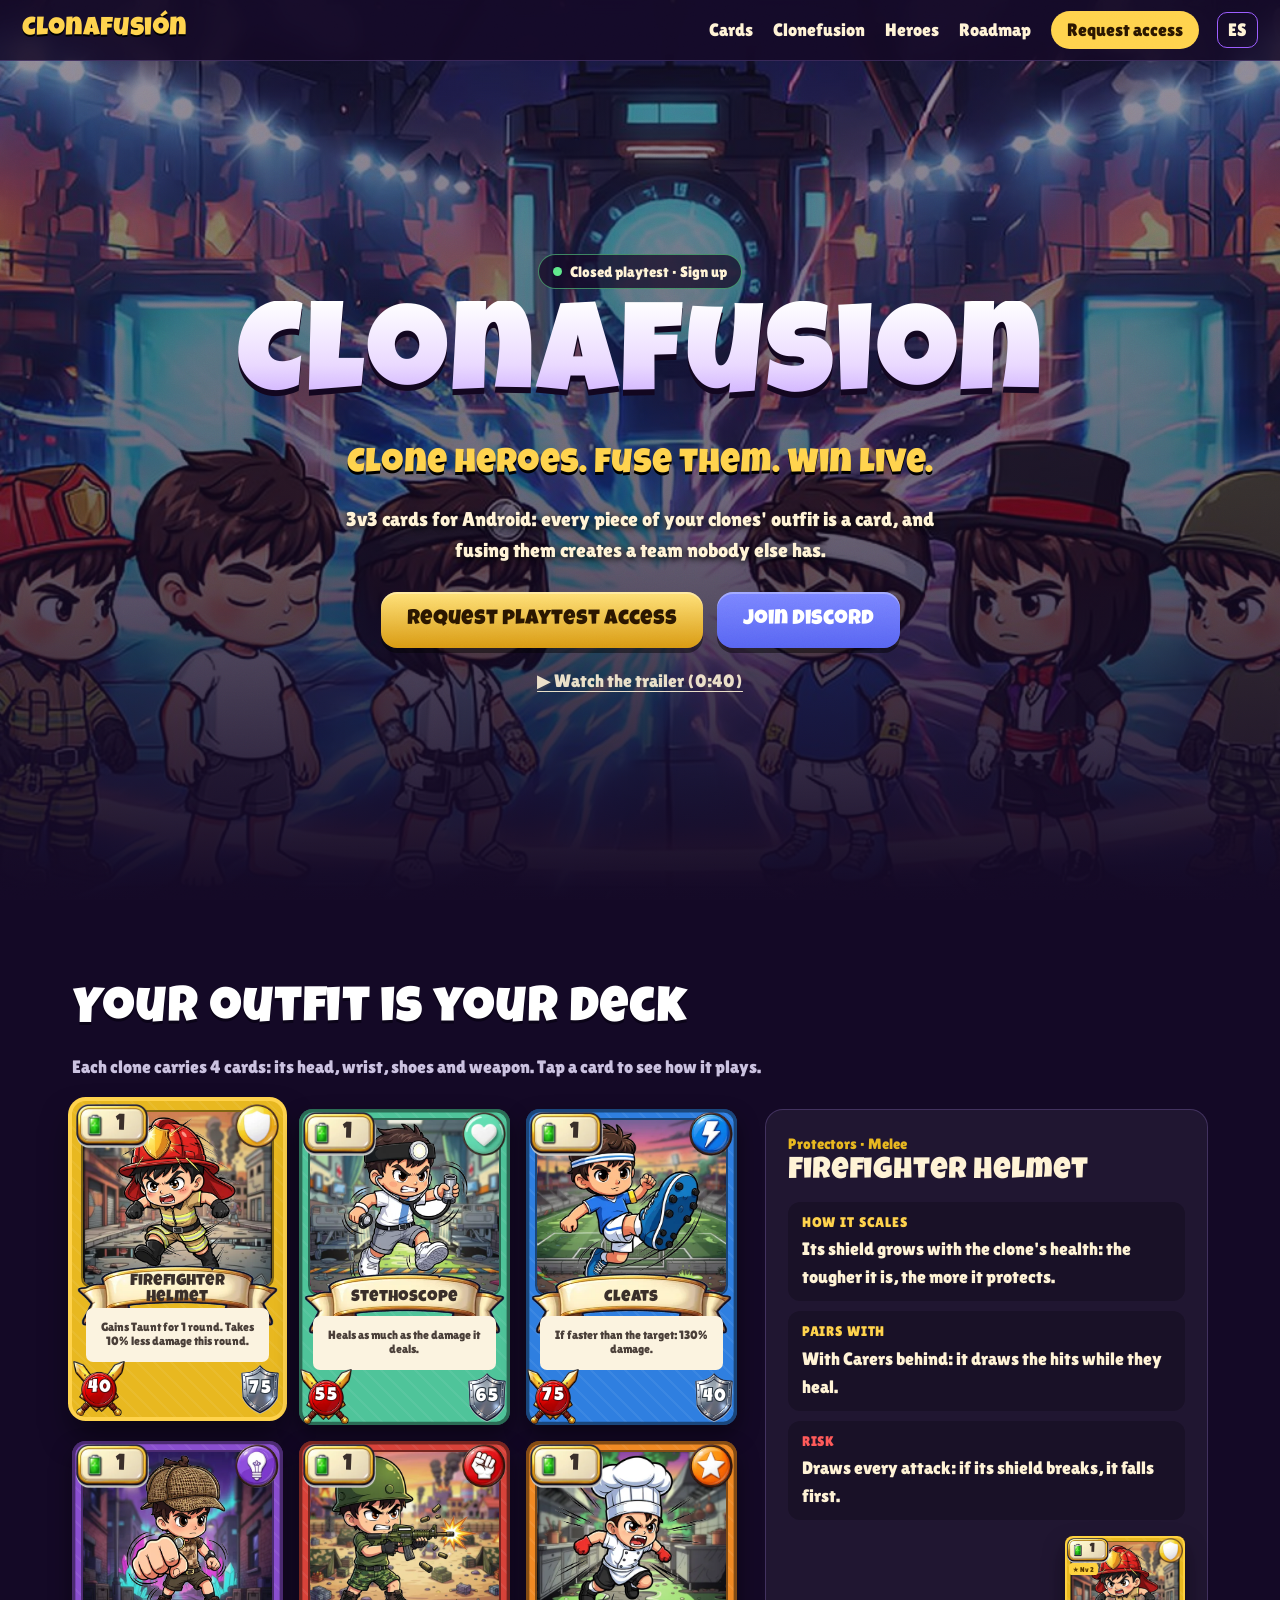
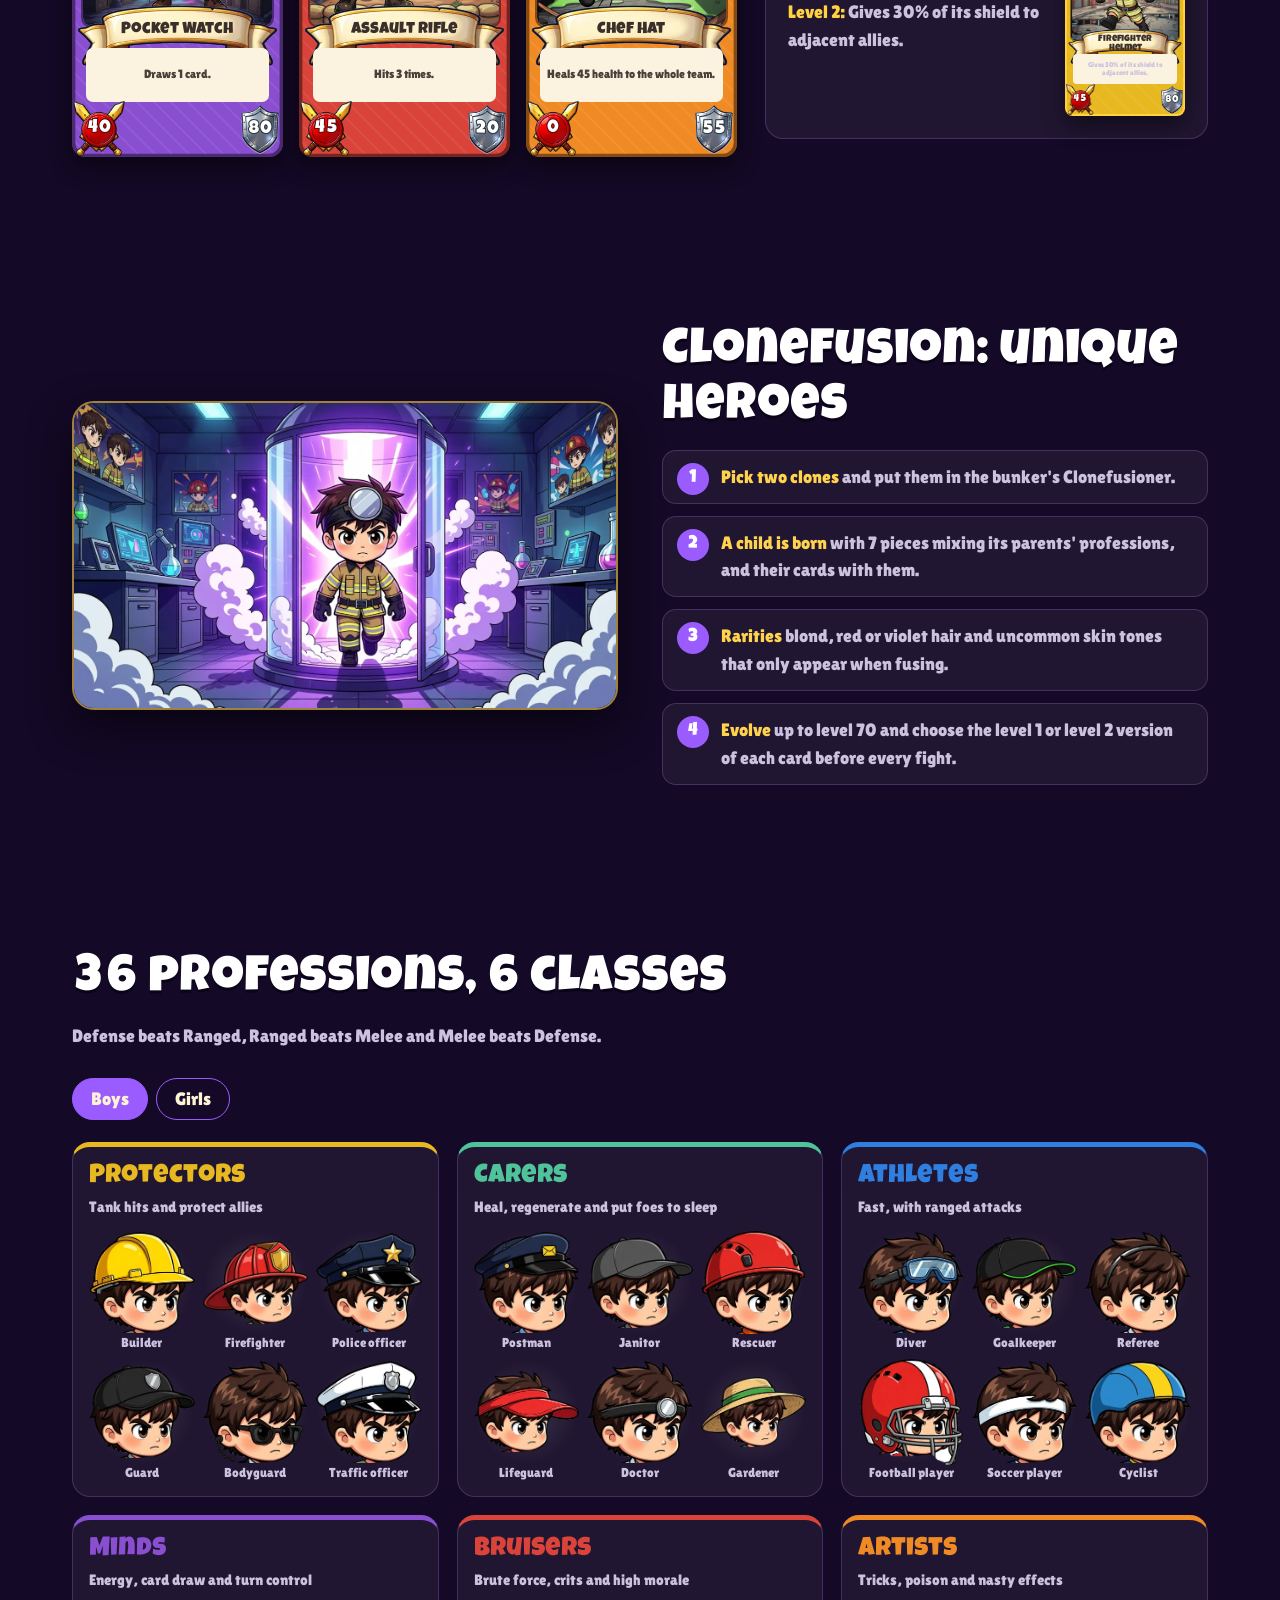
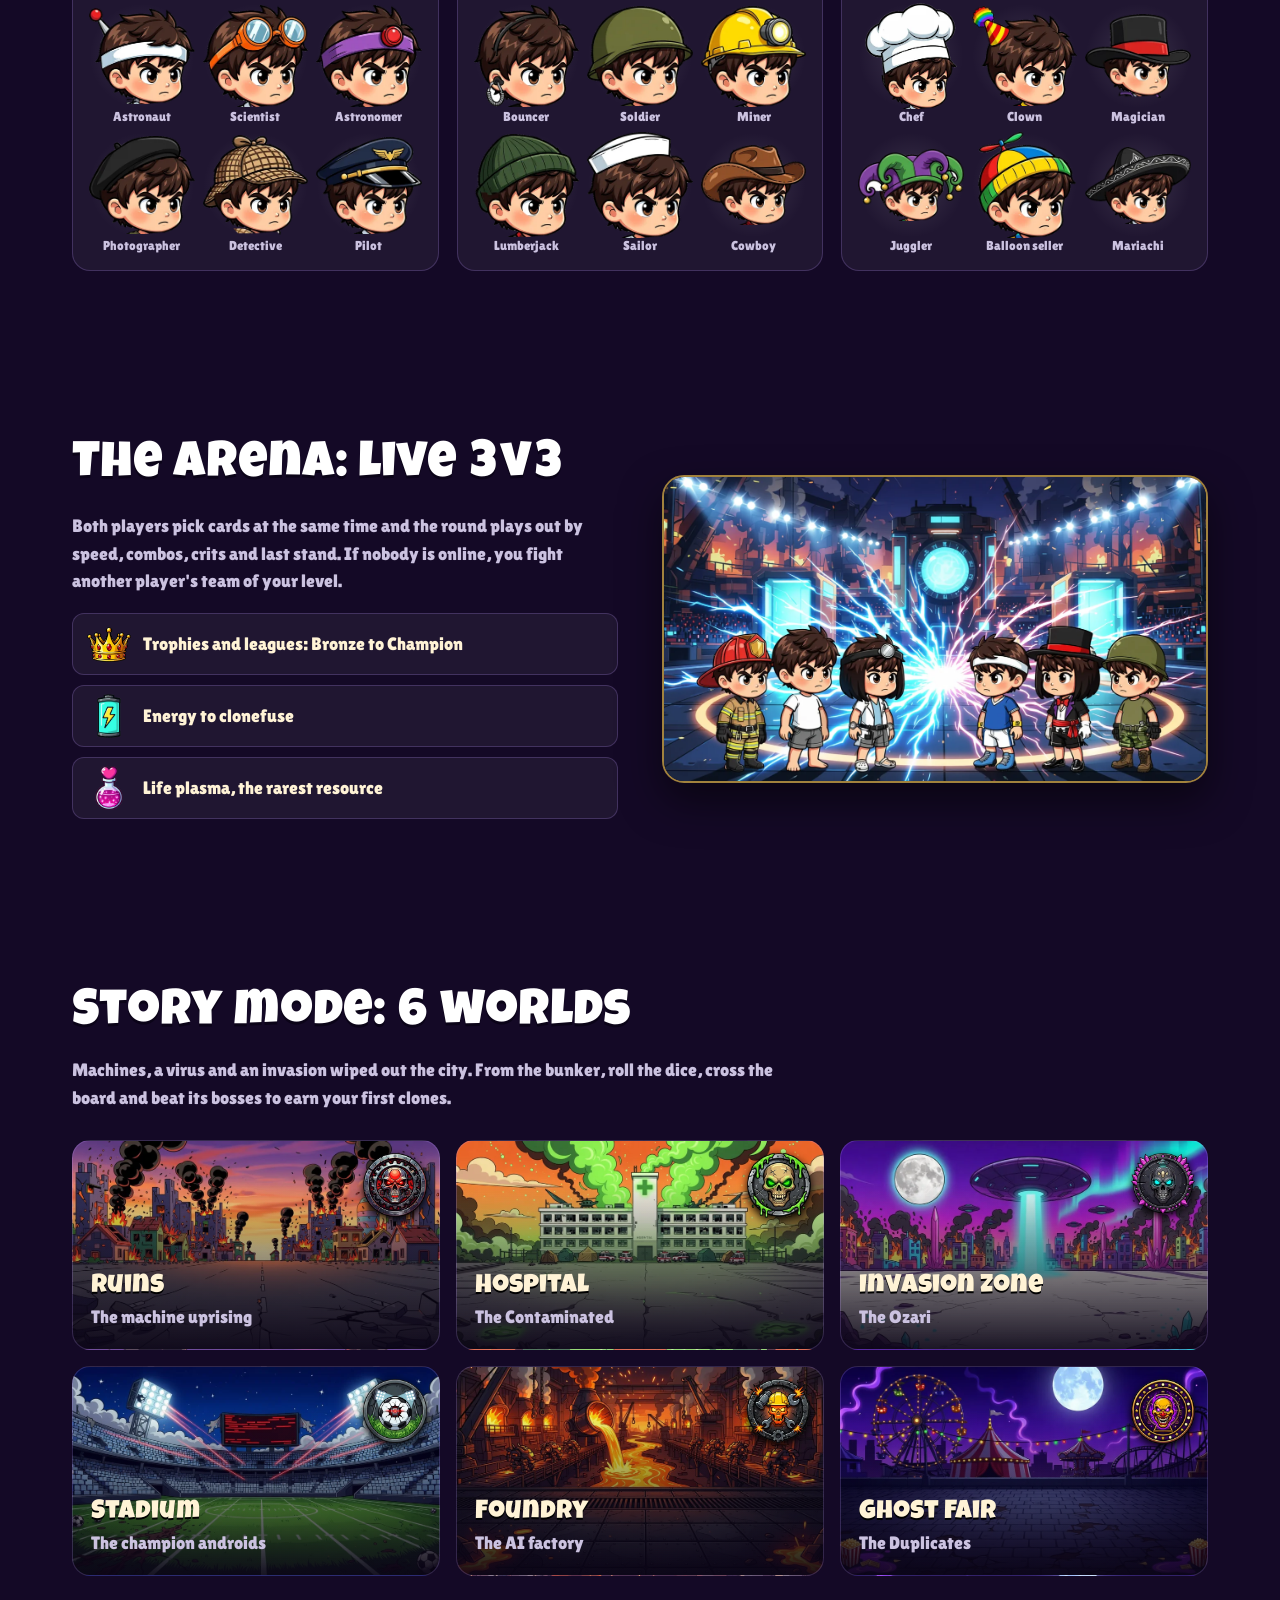
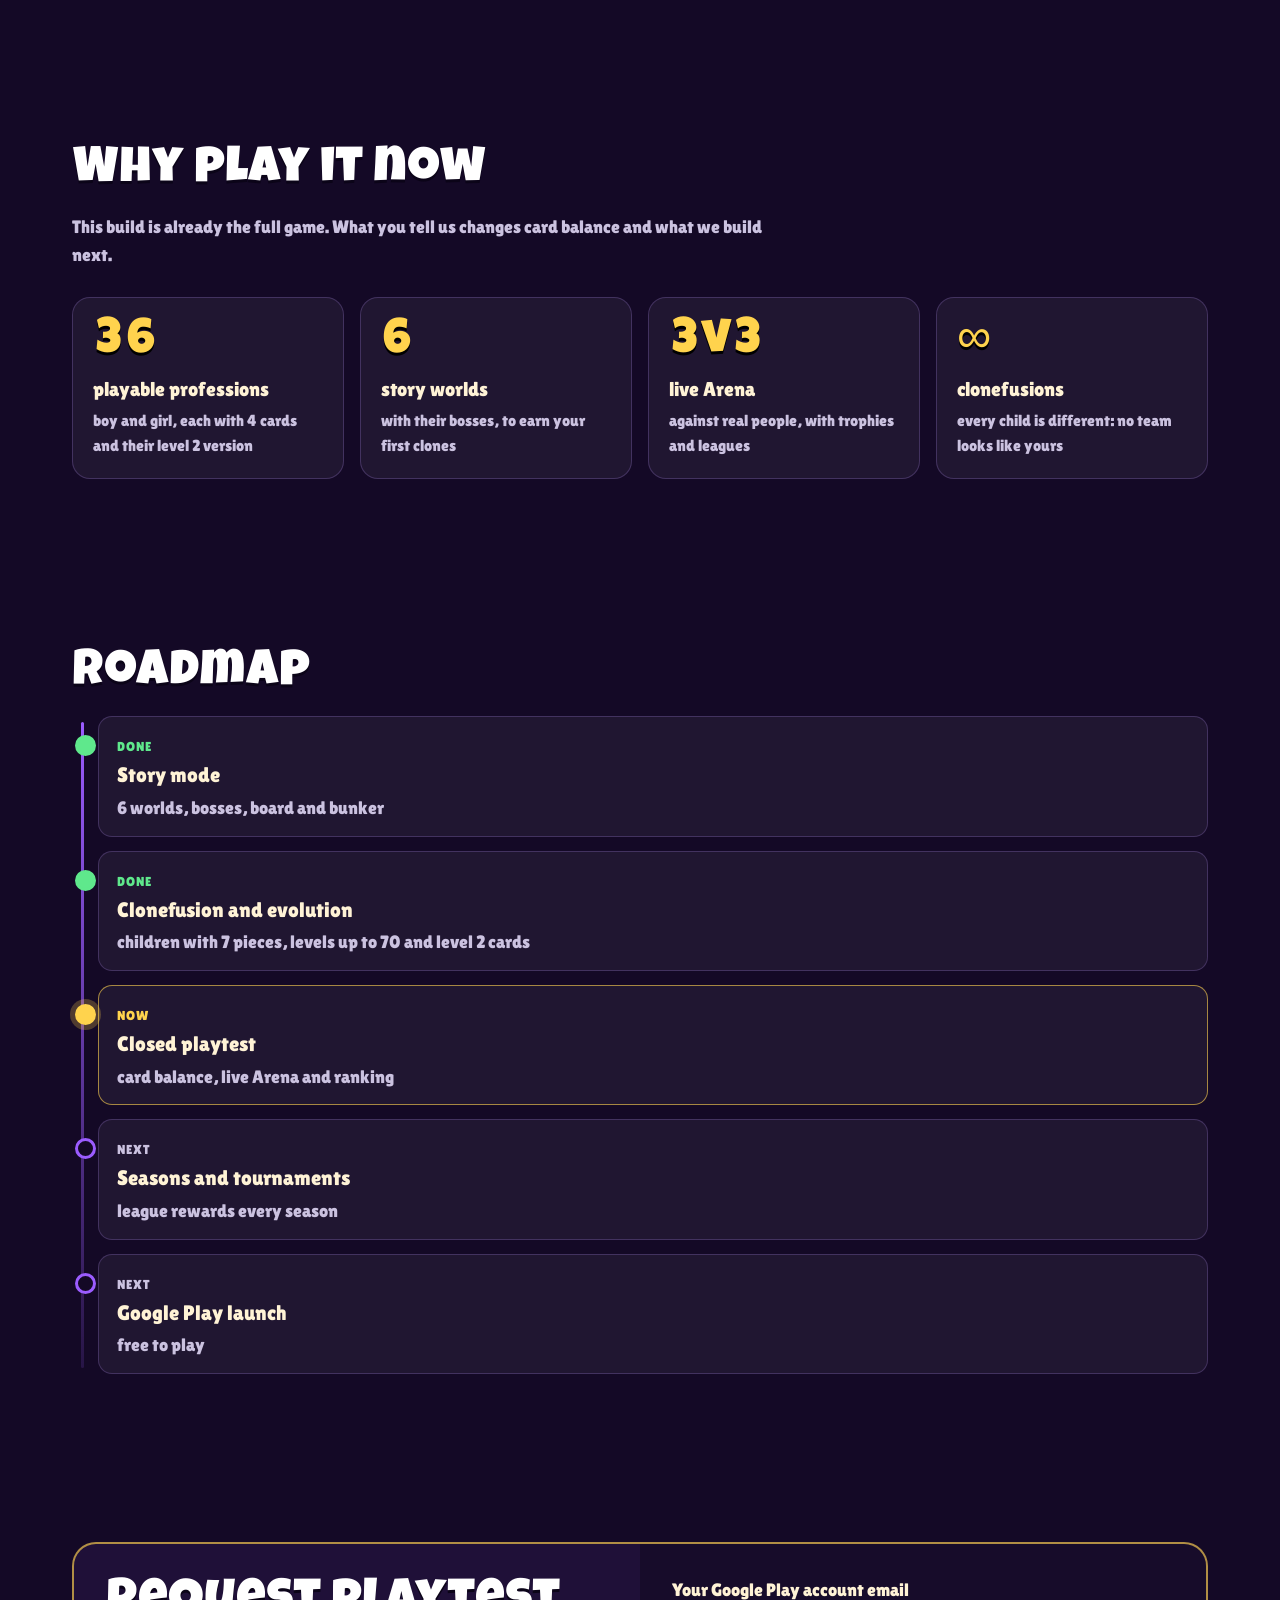
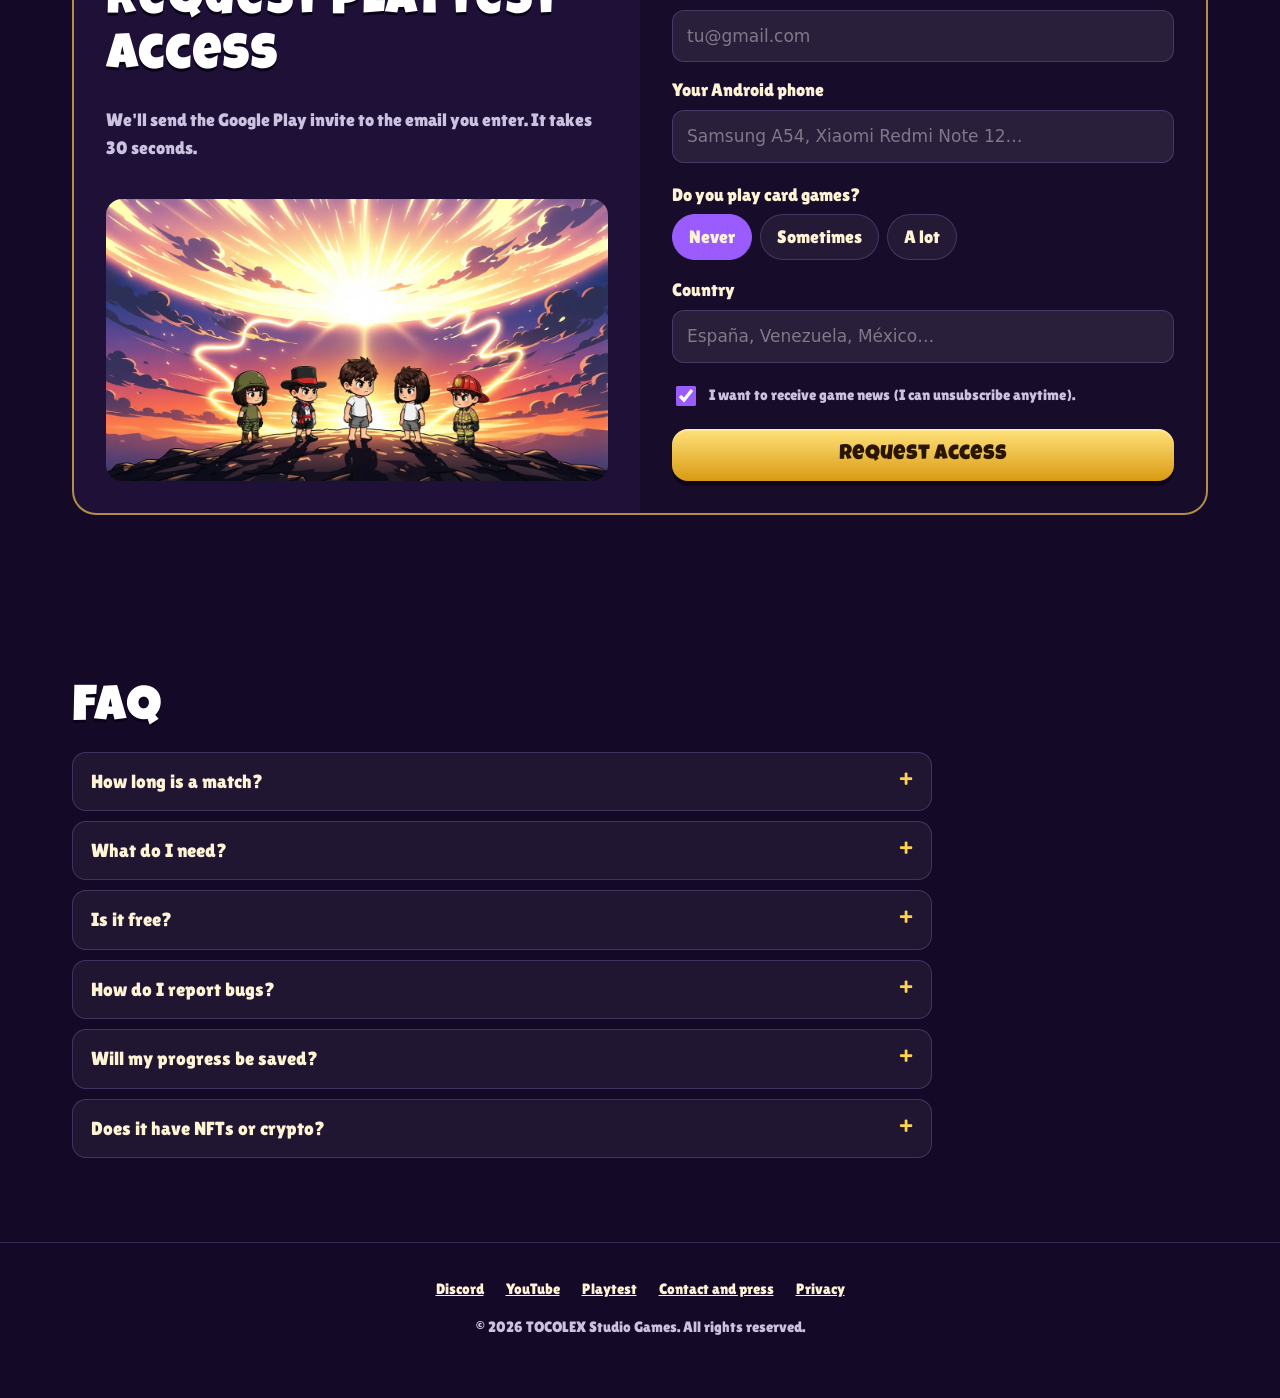
==== index.html @ bcb52f4b "Copia de clonafusion.com para cuando Cloudflare esté bloqueado en España" ====
<!doctype html>
<html lang="es">
<head>
<meta charset="utf-8">
<meta name="viewport" content="width=device-width, initial-scale=1">
<title>Clonafusión: clona, fusiona y lucha</title>
<meta name="description" content="Clonafusión: juego de cartas 3 contra 3 en directo para Android con 36 héroes chibi. Clona profesiones, fusiónalas y lucha en la Arena. Playtest cerrado: apúntate.">
<meta property="og:title" content="Clonafusión: playtest cerrado">
<meta property="og:description" content="Cartas 3 contra 3 en directo con 36 héroes chibi que clonas y fusionas. Apúntate al playtest de Android.">
<link rel="canonical" href="https://clonafusion.com/">
<meta property="og:url" content="https://clonafusion.com/">
<meta property="og:site_name" content="Clonafusión">
<meta property="og:locale" content="es_ES">
<meta property="og:locale:alternate" content="en_US">
<meta property="og:image" content="https://clonafusion.com/img/portada.jpg">
<meta property="og:image:width" content="1280">
<meta property="og:image:height" content="720">
<meta property="og:image:alt" content="Héroes chibi de Clonafusión listos para luchar">
<meta property="og:video" content="https://www.youtube.com/watch?v=XElbIOIatPk">
<meta name="twitter:image" content="https://clonafusion.com/img/portada.jpg">
<script type="application/ld+json">
{"@context":"https://schema.org","@type":"VideoGame","name":"Clonafusión","url":"https://clonafusion.com/","image":"https://clonafusion.com/img/portada.jpg","description":"Juego de cartas 3 contra 3 en directo para Android con 36 héroes chibi que clonas y fusionas.","genre":["Cartas","Estrategia por turnos"],"gamePlatform":"Android","operatingSystem":"Android","applicationCategory":"Game","inLanguage":["es","en"],"author":{"@type":"Organization","name":"TOCOLEX Studio Games","email":"contacto@clonafusion.com"},"trailer":{"@type":"VideoObject","name":"Clonafusión: tráiler","description":"Tráiler anime de Clonafusión","thumbnailUrl":"https://i.ytimg.com/vi/XElbIOIatPk/hqdefault.jpg","uploadDate":"2026-11-20T12:00:00+01:00","embedUrl":"https://www.youtube.com/embed/XElbIOIatPk"},"sameAs":["https://discord.gg/GAE96e7tmc","https://www.youtube.com/@Clonafusi%C3%B3n"]}
</script>
<meta property="og:type" content="website">
<meta name="twitter:card" content="summary_large_image">
<meta name="theme-color" content="#160a2b">
<link rel="icon" href="img/caras/heroe.webp">
<link rel="stylesheet" href="estilo.css">
</head>
<body>
<a class="saltar" href="#principal" data-es="Ir al contenido" data-en="Skip to content">Ir al contenido</a>

<header class="barra">
	<a class="marca" href="#inicio">Clonafusión</a>
	<nav aria-label="Secciones">
		<a href="#cartas" data-es="Cartas" data-en="Cards">Cartas</a>
		<a href="#clonafusion" data-es="Clonafusión" data-en="Clonefusion">Clonafusión</a>
		<a href="#personajes" data-es="Personajes" data-en="Heroes">Personajes</a>
		<a href="#ruta" data-es="Hoja de ruta" data-en="Roadmap">Hoja de ruta</a>
		<a href="#apuntarse" class="nav-cta" data-es="Solicitar acceso" data-en="Request access">Solicitar acceso</a>
	</nav>
	<button class="idioma" id="idioma" aria-label="Cambiar idioma / Change language">EN</button>
</header>

<main id="principal">
<section class="portada" id="inicio">
	<video class="portada-video" src="video/portada.mp4" poster="img/portada.jpg" autoplay muted loop playsinline aria-hidden="true"></video>
	<div class="portada-velo"></div>
	<div class="portada-texto">
		<p class="etiqueta"><span class="punto"></span><span id="fase">Playtest cerrado · Apúntate</span></p>
		<h1 class="titulo">Clonafusión</h1>
		<p class="lema" data-es="Clona héroes. Fusiónalos. Gana en directo." data-en="Clone heroes. Fuse them. Win live.">Clona héroes. Fusiónalos. Gana en directo.</p>
		<p class="intro" data-es="Cartas 3 contra 3 para Android: cada pieza de ropa de tus clones es una carta, y al fusionarlos nace un equipo que nadie más tiene."
			data-en="3v3 cards for Android: every piece of your clones' outfit is a card, and fusing them creates a team nobody else has.">Cartas 3 contra 3 para Android: cada pieza de ropa de tus clones es una carta, y al fusionarlos nace un equipo que nadie más tiene.</p>
		<div class="botones">
			<a class="boton oro" href="#apuntarse" data-es="Solicitar acceso al playtest" data-en="Request playtest access">Solicitar acceso al playtest</a>
			<a class="boton discord" data-enlace="discord" href="#" target="_blank" rel="noopener" data-es="Unirse a Discord" data-en="Join Discord">Unirse a Discord</a>
		</div>
		<button class="enlace-video" id="ver-trailer" data-es="▶ Ver el tráiler (0:40)" data-en="▶ Watch the trailer (0:40)">▶ Ver el tráiler (0:40)</button>
	</div>
</section>

<section class="seccion" id="cartas">
	<h2 data-es="Tu ropa es tu mazo" data-en="Your outfit is your deck">Tu ropa es tu mazo</h2>
	<p class="sub" data-es="Cada clon lleva 4 cartas: las de su cabeza, muñeca, calzado y arma. Toca una carta para ver cómo se juega."
		data-en="Each clone carries 4 cards: its head, wrist, shoes and weapon. Tap a card to see how it plays.">Cada clon lleva 4 cartas: las de su cabeza, muñeca, calzado y arma. Toca una carta para ver cómo se juega.</p>
	<div class="inspector">
		<div class="mazo" id="mazo" role="list"></div>
		<aside class="detalle" id="detalle" aria-live="polite"></aside>
	</div>
</section>

<section class="seccion" id="clonafusion">
	<div class="columnas invertidas">
		<figure class="marco"><img src="img/anime/t02_hijo.webp" alt="" loading="lazy"></figure>
		<div>
			<h2 data-es="Clonafusión: héroes únicos" data-en="Clonefusion: unique heroes">Clonafusión: héroes únicos</h2>
			<ol class="pasos">
				<li><b data-es="Elige dos clones" data-en="Pick two clones">Elige dos clones</b> <span data-es="y mételos en la Clonafusionadora del búnker." data-en="and put them in the bunker's Clonefusioner.">y mételos en la Clonafusionadora del búnker.</span></li>
				<li><b data-es="Nace un hijo" data-en="A child is born">Nace un hijo</b> <span data-es="con 7 piezas que mezclan las profesiones de sus padres, y con ellas sus cartas." data-en="with 7 pieces mixing its parents' professions, and their cards with them.">con 7 piezas que mezclan las profesiones de sus padres, y con ellas sus cartas.</span></li>
				<li><b data-es="Rarezas" data-en="Rarities">Rarezas</b> <span data-es="pelo rubio, rojo o violeta y tonos de piel poco comunes que solo salen al fusionar." data-en="blond, red or violet hair and uncommon skin tones that only appear when fusing.">pelo rubio, rojo o violeta y tonos de piel poco comunes que solo salen al fusionar.</span></li>
				<li><b data-es="Evoluciona" data-en="Evolve">Evoluciona</b> <span data-es="hasta el nivel 70 y elige antes de cada combate la versión de nivel 1 o de nivel 2 de cada carta." data-en="up to level 70 and choose the level 1 or level 2 version of each card before every fight.">hasta el nivel 70 y elige antes de cada combate la versión de nivel 1 o de nivel 2 de cada carta.</span></li>
			</ol>
		</div>
	</div>
</section>

<section class="seccion" id="personajes">
	<h2 data-es="36 profesiones, 6 clases" data-en="36 professions, 6 classes">36 profesiones, 6 clases</h2>
	<p class="sub" data-es="Defensa gana a Distancia, Distancia a Cuerpo a cuerpo y Cuerpo a cuerpo a Defensa." data-en="Defense beats Ranged, Ranged beats Melee and Melee beats Defense.">Defensa gana a Distancia, Distancia a Cuerpo a cuerpo y Cuerpo a cuerpo a Defensa.</p>
	<div class="sexo" role="group" aria-label="Chicos o chicas">
		<button class="activo" data-sexo="chico" aria-pressed="true" data-es="Chicos" data-en="Boys">Chicos</button>
		<button data-sexo="chica" aria-pressed="false" data-es="Chicas" data-en="Girls">Chicas</button>
	</div>
	<div id="clases" class="clases"></div>
</section>

<section class="seccion" id="arena">
	<div class="columnas">
		<div>
			<h2 data-es="La Arena: 3 contra 3 en directo" data-en="The Arena: live 3v3">La Arena: 3 contra 3 en directo</h2>
			<p data-es="Los dos jugadores eligen cartas a la vez y la ronda se resuelve por velocidad, combos, críticos y el último aliento. Si no hay nadie conectado, luchas contra el equipo de otro jugador de tu nivel."
				data-en="Both players pick cards at the same time and the round plays out by speed, combos, crits and last stand. If nobody is online, you fight another player's team of your level.">Los dos jugadores eligen cartas a la vez y la ronda se resuelve por velocidad, combos, críticos y el último aliento. Si no hay nadie conectado, luchas contra el equipo de otro jugador de tu nivel.</p>
			<ul class="premios">
				<li><img src="img/corona.webp" alt=""><span data-es="Copas y ligas: de Bronce a Campeón" data-en="Trophies and leagues: Bronze to Champion">Copas y ligas: de Bronce a Campeón</span></li>
				<li><img src="img/energia.webp" alt=""><span data-es="Energía para clonafusionar" data-en="Energy to clonefuse">Energía para clonafusionar</span></li>
				<li><img src="img/plasma.webp" alt=""><span data-es="Plasma de vida, el recurso más escaso" data-en="Life plasma, the rarest resource">Plasma de vida, el recurso más escaso</span></li>
			</ul>
		</div>
		<figure class="marco"><img src="img/anime/t04_cara.webp" alt="" loading="lazy"></figure>
	</div>
</section>

<section class="seccion" id="mundos">
	<h2 data-es="Modo historia: 6 mundos" data-en="Story mode: 6 worlds">Modo historia: 6 mundos</h2>
	<p class="sub" data-es="Las máquinas, un virus y una invasión acabaron con la ciudad. Desde el búnker, tira el dado, cruza el tablero y vence a sus jefes para conseguir tus primeros clones."
		data-en="Machines, a virus and an invasion wiped out the city. From the bunker, roll the dice, cross the board and beat its bosses to earn your first clones.">Las máquinas, un virus y una invasión acabaron con la ciudad. Desde el búnker, tira el dado, cruza el tablero y vence a sus jefes para conseguir tus primeros clones.</p>
	<div class="rejilla-mundos">
		<article style="--fondo:url(img/mundos/ruinas.webp)"><img src="img/mundos/emblema_ruinas.webp" alt=""><h3 data-es="Ruinas" data-en="Ruins">Ruinas</h3><p data-es="La rebelión de las máquinas" data-en="The machine uprising">La rebelión de las máquinas</p></article>
		<article style="--fondo:url(img/mundos/hospital.webp)"><img src="img/mundos/emblema_hospital.webp" alt=""><h3 data-es="Hospital" data-en="Hospital">Hospital</h3><p data-es="Los Contaminados" data-en="The Contaminated">Los Contaminados</p></article>
		<article style="--fondo:url(img/mundos/invasion.webp)"><img src="img/mundos/emblema_invasion.webp" alt=""><h3 data-es="Zona de invasión" data-en="Invasion zone">Zona de invasión</h3><p data-es="Los Ozari" data-en="The Ozari">Los Ozari</p></article>
		<article style="--fondo:url(img/mundos/estadio.webp)"><img src="img/mundos/emblema_estadio.webp" alt=""><h3 data-es="Estadio" data-en="Stadium">Estadio</h3><p data-es="Los androides campeones" data-en="The champion androids">Los androides campeones</p></article>
		<article style="--fondo:url(img/mundos/fundicion.webp)"><img src="img/mundos/emblema_fundicion.webp" alt=""><h3 data-es="Fundición" data-en="Foundry">Fundición</h3><p data-es="La fábrica de la IA" data-en="The AI factory">La fábrica de la IA</p></article>
		<article style="--fondo:url(img/mundos/feria.webp)"><img src="img/mundos/emblema_feria.webp" alt=""><h3 data-es="Feria Fantasma" data-en="Ghost Fair">Feria Fantasma</h3><p data-es="Los Duplicados" data-en="The Duplicates">Los Duplicados</p></article>
	</div>
</section>

<section class="seccion" id="porque">
	<h2 data-es="Por qué probarlo ahora" data-en="Why play it now">Por qué probarlo ahora</h2>
	<p class="sub" data-es="Esta versión ya es el juego entero. Lo que nos digas cambia el equilibrio de las cartas y lo que hagamos después."
		data-en="This build is already the full game. What you tell us changes card balance and what we build next.">Esta versión ya es el juego entero. Lo que nos digas cambia el equilibrio de las cartas y lo que hagamos después.</p>
	<div class="cifras" id="cifras"></div>
</section>

<section class="seccion" id="ruta">
	<h2 data-es="Hoja de ruta" data-en="Roadmap">Hoja de ruta</h2>
	<ol class="ruta" id="lista-ruta"></ol>
</section>

<section class="seccion" id="apuntarse">
	<div class="tarjeta-form">
		<div class="form-texto">
			<h2 data-es="Solicita acceso al playtest" data-en="Request playtest access">Solicita acceso al playtest</h2>
			<p data-es="Te enviaremos la invitación de Google Play al correo que pongas. Son 30 segundos." data-en="We'll send the Google Play invite to the email you enter. It takes 30 seconds.">Te enviaremos la invitación de Google Play al correo que pongas. Son 30 segundos.</p>
			<img src="img/anime/t13_final.webp" alt="" loading="lazy">
		</div>
		<form id="form" novalidate>
			<label for="f-correo" data-es="Correo de tu cuenta de Google Play" data-en="Your Google Play account email">Correo de tu cuenta de Google Play</label>
			<input id="f-correo" name="correo" type="email" autocomplete="email" required placeholder="tu@gmail.com">
			<p class="error" id="e-correo" hidden data-es="Escribe un correo válido." data-en="Enter a valid email.">Escribe un correo válido.</p>

			<label for="f-movil" data-es="Tu móvil Android" data-en="Your Android phone">Tu móvil Android</label>
			<input id="f-movil" name="movil" type="text" autocomplete="off" required placeholder="Samsung A54, Xiaomi Redmi Note 12…">
			<p class="error" id="e-movil" hidden data-es="Dinos qué móvil tienes." data-en="Tell us which phone you have.">Dinos qué móvil tienes.</p>

			<fieldset>
				<legend data-es="¿Juegas a juegos de cartas?" data-en="Do you play card games?">¿Juegas a juegos de cartas?</legend>
				<div class="opciones">
					<label><input type="radio" name="experiencia" value="Nunca" checked><span data-es="Nunca" data-en="Never">Nunca</span></label>
					<label><input type="radio" name="experiencia" value="A veces"><span data-es="A veces" data-en="Sometimes">A veces</span></label>
					<label><input type="radio" name="experiencia" value="Mucho"><span data-es="Mucho" data-en="A lot">Mucho</span></label>
				</div>
			</fieldset>

			<label for="f-pais" data-es="País" data-en="Country">País</label>
			<input id="f-pais" name="pais" type="text" autocomplete="country-name" placeholder="España, Venezuela, México…">

			<label class="casilla"><input type="checkbox" name="novedades" id="f-novedades" checked><span data-es="Quiero recibir novedades del juego (puedo darme de baja cuando quiera)." data-en="I want to receive game news (I can unsubscribe anytime).">Quiero recibir novedades del juego (puedo darme de baja cuando quiera).</span></label>

			<button class="boton oro enviar" type="submit" id="enviar"><span data-es="Solicitar acceso" data-en="Request access">Solicitar acceso</span></button>
			<p class="aviso-form" id="aviso-form" hidden></p>
		</form>
		<div class="hecho" id="hecho" hidden>
			<img src="img/capsula.webp" alt="">
			<h3 data-es="¡Estás dentro de la lista!" data-en="You're on the list!">¡Estás dentro de la lista!</h3>
			<p data-es="Cuando abramos la siguiente tanda te llegará la invitación de Google Play. Mientras, pásate por el Discord." data-en="When we open the next batch you'll get the Google Play invite. Meanwhile, drop by the Discord.">Cuando abramos la siguiente tanda te llegará la invitación de Google Play. Mientras, pásate por el Discord.</p>
			<a class="boton discord" data-enlace="discord" href="#" target="_blank" rel="noopener" data-es="Unirse a Discord" data-en="Join Discord">Unirse a Discord</a>
		</div>
	</div>
</section>

<section class="seccion" id="faq">
	<h2 data-es="Preguntas frecuentes" data-en="FAQ">Preguntas frecuentes</h2>
	<div class="faq" id="lista-faq"></div>
</section>
</main>

<footer class="pie">
	<nav class="pie-enlaces">
		<a data-enlace="discord" href="https://discord.gg/GAE96e7tmc" target="_blank" rel="noopener">Discord</a>
		<a data-enlace="youtube" href="https://www.youtube.com/@Clonafusi%C3%B3n" target="_blank" rel="noopener">YouTube</a>
		<a href="#apuntarse" data-es="Playtest" data-en="Playtest">Playtest</a>
		<a data-enlace="contacto" href="#" data-es="Contacto y prensa" data-en="Contact and press">Contacto y prensa</a>
		<a href="privacidad.html" data-es="Privacidad" data-en="Privacy">Privacidad</a>
	</nav>
	<p>© 2026 TOCOLEX Studio Games. <span data-es="Todos los derechos reservados." data-en="All rights reserved.">Todos los derechos reservados.</span></p>
</footer>

<div class="modal" id="modal" hidden>
	<button class="cerrar" id="cerrar" aria-label="Cerrar">✕</button>
	<video id="video-trailer" controls playsinline preload="none" poster="img/portada.jpg"></video>
</div>

<script src="datos.js"></script>
<script src="web.js"></script>
</body>
</html>
---- estilo.css ----
@font-face { font-family: "Clonafusion Display"; src: url(fuentes/Clonafusion-Display.ttf) format("truetype"); font-display: swap; }
@font-face { font-family: "Lilita One"; src: url(fuentes/LilitaOne-Regular.ttf) format("truetype"); font-display: swap; }

:root {
	--noche: #140926;
	--noche-2: #1f1038;
	--panel: rgba(255, 255, 255, 0.055);
	--borde: rgba(186, 150, 255, 0.22);
	--violeta: #9b5cff;
	--oro: #ffd34d;
	--oro-osc: #d99a12;
	--crema: #fff3d6;
	--gris: #cbc2e0;
	--tinta: #3a2f2a;
	--discord: #5865f2;
	--dano: #ff5a5a;
	--escudo: #8fb8ff;
	--energia: #5fe8ff;
	--protector: #e8b820; --cuidador: #4fc49a; --deportista: #2f7fe0; --mente: #8a4fd0; --rudo: #d9433a; --artista: #f08a24;
	--radio: 18px;
}

* { box-sizing: border-box; }
[hidden] { display: none !important; }
html { scroll-behavior: smooth; scroll-padding-top: 72px; }
body {
	margin: 0;
	background: radial-gradient(ellipse 120% 60% at 50% -10%, #34175f 0%, var(--noche) 60%) fixed, var(--noche);
	color: var(--crema);
	font-family: "Lilita One", system-ui, sans-serif;
	font-size: 18px;
	line-height: 1.55;
}
/* Grano sutil por encima de todo (no se puede tocar) */
body::after {
	content: ""; position: fixed; inset: 0; pointer-events: none; z-index: 100; opacity: 0.07; mix-blend-mode: overlay;
	background-image: url("data:image/svg+xml,%3Csvg xmlns='http://www.w3.org/2000/svg' width='160' height='160'%3E%3Cfilter id='n'%3E%3CfeTurbulence type='fractalNoise' baseFrequency='0.9' numOctaves='2' stitchTiles='stitch'/%3E%3C/filter%3E%3Crect width='100%25' height='100%25' filter='url(%23n)'/%3E%3C/svg%3E");
}
img { max-width: 100%; display: block; }
h1, h2, h3, .marca, .boton, .lema, .numero { font-family: "Clonafusion Display", "Lilita One", sans-serif; font-weight: normal; }
h2 { font-size: clamp(30px, 4.2vw, 50px); line-height: 1.1; margin: 0 0 14px; color: #fff; text-shadow: 0 3px 0 #0b0418; }
h3 { line-height: 1.15; }
a { color: var(--oro); }
:focus-visible { outline: 3px solid var(--oro); outline-offset: 3px; border-radius: 6px; }
.saltar { position: absolute; left: -999px; top: 8px; z-index: 60; background: var(--oro); color: #2a1600; padding: 8px 14px; border-radius: 10px; }
.saltar:focus { left: 8px; }

/* Barra de arriba */
.barra {
	position: fixed; inset: 0 0 auto 0; z-index: 20;
	display: flex; align-items: center; gap: 18px; padding: 10px 22px;
	background: rgba(20, 9, 38, 0.86); backdrop-filter: blur(8px);
	border-bottom: 1px solid var(--borde);
}
.marca { font-size: 26px; color: var(--oro); text-decoration: none; text-shadow: 0 2px 0 #000; }
.barra nav { display: flex; gap: 20px; margin-left: auto; align-items: center; }
.barra nav a { color: var(--crema); text-decoration: none; }
.barra nav a:hover { color: var(--oro); }
.nav-cta { background: var(--oro); color: #2a1600 !important; padding: 5px 16px; border-radius: 999px; }
.idioma { font: inherit; cursor: pointer; color: var(--crema); background: transparent; border: 1px solid var(--violeta); border-radius: 10px; padding: 3px 10px; min-height: 36px; }

/* Portada */
.portada { position: relative; min-height: 100svh; display: grid; place-items: center; overflow: hidden; text-align: center; }
.portada-video { position: absolute; inset: 0; width: 100%; height: 100%; object-fit: cover; }
.portada-velo { position: absolute; inset: 0; background: linear-gradient(180deg, rgba(20,9,38,0.45) 0%, rgba(20,9,38,0.62) 55%, var(--noche) 100%); }
.portada-texto { position: relative; max-width: 880px; padding: 110px 20px 60px; }
.etiqueta {
	display: inline-flex; align-items: center; gap: 8px; margin: 0 0 12px; padding: 5px 14px;
	background: rgba(20, 9, 38, 0.75); border: 1px solid rgba(95, 232, 140, 0.55); border-radius: 999px; font-size: 15px;
}
.punto { width: 9px; height: 9px; border-radius: 50%; background: #5fe88c; box-shadow: 0 0 0 0 rgba(95, 232, 140, 0.7); animation: latido 2s infinite; }
@keyframes latido { 70% { box-shadow: 0 0 0 9px rgba(95, 232, 140, 0); } 100% { box-shadow: 0 0 0 0 rgba(95, 232, 140, 0); } }
.titulo {
	margin: 0; font-size: clamp(56px, 11vw, 128px); line-height: 1;
	background: linear-gradient(180deg, #ffffff 0%, #ead9ff 50%, #b68aff 100%);
	-webkit-background-clip: text; background-clip: text; color: transparent;
	filter: drop-shadow(0 6px 0 #12061f);
	animation: entrar 0.8s cubic-bezier(.2, 1.4, .4, 1) both;
}
.lema { margin: 10px 0 12px; font-size: clamp(22px, 3.2vw, 34px); color: var(--oro); text-shadow: 0 3px 0 #000; }
.intro { margin: 0 auto 26px; max-width: 640px; font-size: 20px; text-shadow: 0 2px 6px #000; }
@keyframes entrar { from { transform: scale(1.4); opacity: 0; } to { transform: scale(1); opacity: 1; } }
.enlace-video { margin-top: 18px; font: inherit; color: var(--crema); background: none; border: 0; cursor: pointer; text-decoration: underline; text-underline-offset: 4px; opacity: 0.9; }
.enlace-video:hover { color: var(--oro); }

.botones { display: flex; flex-wrap: wrap; gap: 14px; justify-content: center; }
.boton {
	display: inline-flex; align-items: center; justify-content: center; gap: 8px; min-height: 52px;
	font-size: 21px; cursor: pointer; text-decoration: none; border: 0; padding: 12px 26px; border-radius: 16px; color: #fff;
	box-shadow: 0 5px 0 rgba(0, 0, 0, 0.45), inset 0 2px 0 rgba(255, 255, 255, 0.3);
	transition: transform 0.12s, box-shadow 0.12s, filter 0.12s;
}
.boton:hover { transform: translateY(-2px); filter: brightness(1.06); }
.boton:active { transform: translateY(3px); box-shadow: 0 2px 0 rgba(0, 0, 0, 0.45); }
.boton.oro { background: linear-gradient(180deg, #ffe27a, var(--oro-osc)); color: #2a1600; }
.boton.discord { background: linear-gradient(180deg, #7c87ff, var(--discord)); }
.boton.apagado { filter: grayscale(0.8); opacity: 0.55; cursor: not-allowed; transform: none; }
.boton:disabled { cursor: wait; }
.boton.cargando::after { content: ""; width: 18px; height: 18px; border-radius: 50%; border: 3px solid currentColor; border-right-color: transparent; animation: girar 0.7s linear infinite; }
@keyframes girar { to { transform: rotate(360deg); } }

/* Secciones */
main > .seccion { max-width: 1180px; margin: 0 auto; padding: 84px 22px; }
.sub { color: var(--gris); max-width: 720px; margin: 0 0 28px; }
.columnas { display: grid; grid-template-columns: 1fr 1fr; gap: 44px; align-items: center; }
.columnas p { color: var(--gris); }
.marco { margin: 0; border-radius: 22px; overflow: hidden; border: 2px solid rgba(255, 211, 77, 0.6); box-shadow: 0 18px 40px rgba(0, 0, 0, 0.5); }

/* Inspector de cartas */
.inspector { display: grid; grid-template-columns: minmax(0, 1.5fr) minmax(0, 1fr); gap: 28px; align-items: start; }
.mazo { display: grid; grid-template-columns: repeat(3, 1fr); gap: 16px; }
.hueco { all: unset; cursor: pointer; display: block; border-radius: 16px; transition: transform 0.15s; container-type: inline-size; }
.marco-carta { container-type: inline-size; }
.hueco:hover { transform: translateY(-6px) rotate(-1deg); }
.hueco.activa { transform: translateY(-8px); }
.hueco.activa .carta { box-shadow: 0 0 0 4px var(--oro), 0 18px 30px rgba(0, 0, 0, 0.5); }
.hueco:focus-visible { outline: 3px solid var(--oro); outline-offset: 4px; }

/* La carta, como en el juego (240x360): todo en % y la letra en cqw para que escale */
.carta {
	position: relative; aspect-ratio: 2 / 3; border-radius: 6.5cqw; overflow: hidden;
	background: repeating-linear-gradient(45deg, rgba(255,255,255,0.06) 0 2px, transparent 2px 12px), var(--color);
	box-shadow: inset 0 0 0 1.6cqw color-mix(in srgb, var(--color) 55%, black), 0 10px 22px rgba(0, 0, 0, 0.45);
	color: var(--tinta); user-select: none;
}
.carta.nv2 { box-shadow: inset 0 0 0 1.6cqw #ffd23f, 0 10px 22px rgba(0, 0, 0, 0.45); }
.carta-arte { position: absolute; left: 5%; top: 3.33%; width: 90%; height: 55%; border-radius: 4cqw; background: center / cover; outline: 1.2cqw solid color-mix(in srgb, var(--color) 55%, black); }
.carta-arte img { position: absolute; left: 3%; right: 3%; bottom: 6%; height: 92%; width: 94%; object-fit: contain; object-position: bottom; }
.carta-energia {
	position: absolute; left: 1.7%; top: 1.1%; width: 35%; height: 13.9%; display: grid; place-items: center; padding-left: 8cqw;
	background: url(img/cartas/ui_energia.webp) center / 100% 100% no-repeat;
	font-family: "Clonafusion Display", sans-serif; font-size: 11cqw; color: var(--tinta);
}
.carta-clase { position: absolute; right: 1.7%; top: 1.1%; width: 20.8%; }
.carta-nv2 { position: absolute; left: 3.3%; top: 15%; padding: 0.5cqw 3cqw; background: #ffd23f; color: #5a3a00; border-radius: 3cqw; font-size: 6cqw; }
.carta-nombre {
	position: absolute; left: 2.5%; right: 2.5%; top: 51.7%; height: 19.4%; display: grid; place-items: center; text-align: center; padding: 0 12% 4%;
	background: url(img/cartas/ui_cinta.webp) center / 100% 100% no-repeat;
	font-family: "Clonafusion Display", sans-serif; font-size: 7.5cqw; line-height: 1; color: var(--tinta);
}
.carta-efecto {
	position: absolute; left: 6.7%; right: 6.7%; top: 65.3%; height: 17.2%; margin: 0; padding: 2cqw 3cqw;
	background: #fbf3e0; border-radius: 3.3cqw; display: grid; place-items: center; text-align: center;
	font-size: 5.6cqw; line-height: 1.15; color: #4a3f39;
}
.carta-ataque, .carta-escudo {
	position: absolute; display: grid; place-items: center; font-family: "Clonafusion Display", sans-serif; color: #fff;
	background: center / contain no-repeat;
}
.carta-ataque { left: 0; bottom: 0.6%; width: 25.8%; height: 17.2%; background-image: url(img/cartas/ui_ataque.webp); font-size: 8.4cqw; -webkit-text-stroke: 1cqw #5a0d0d; paint-order: stroke; }
.carta-escudo { right: 1.7%; bottom: 0.8%; width: 18.3%; height: 15.8%; background-image: url(img/cartas/ui_escudo.webp); font-size: 8.4cqw; -webkit-text-stroke: 1cqw #2c3640; paint-order: stroke; }

.detalle { position: sticky; top: 90px; background: var(--panel); border: 1px solid var(--borde); border-radius: var(--radio); padding: 22px; }
.detalle h3 { margin: 0 0 12px; font-size: 30px; font-family: "Clonafusion Display", sans-serif; }
.detalle-clase { margin: 0; font-size: 15px; }
.tactica { margin: 0; display: grid; gap: 10px; }
.tactica div { background: rgba(0, 0, 0, 0.22); border-radius: 12px; padding: 10px 14px; }
.tactica dt { color: var(--oro); font-size: 14px; text-transform: uppercase; letter-spacing: 0.06em; }
.tactica .riesgo dt { color: var(--dano); }
.tactica dd { margin: 2px 0 0; color: var(--crema); }
.detalle-nv2 { margin-top: 16px; display: grid; grid-template-columns: 1fr 120px; gap: 14px; align-items: center; }
.detalle-nv2 p { margin: 0; color: var(--gris); }
.detalle-nv2 b { color: #ffd23f; font-weight: normal; }

/* Clonafusión */
.columnas.invertidas { grid-template-columns: 1fr 1fr; }
.pasos { margin: 0; padding: 0; list-style: none; counter-reset: paso; display: grid; gap: 12px; }
.pasos li { counter-increment: paso; position: relative; padding: 12px 16px 12px 58px; background: var(--panel); border: 1px solid var(--borde); border-radius: 14px; color: var(--gris); }
.pasos li::before { content: counter(paso); position: absolute; left: 14px; top: 12px; width: 32px; height: 32px; border-radius: 50%; display: grid; place-items: center; background: var(--violeta); color: #fff; font-family: "Clonafusion Display", sans-serif; }
.pasos b { color: var(--oro); font-weight: normal; }

/* Personajes */
.sexo { display: flex; gap: 8px; margin-bottom: 22px; }
.sexo button { font: inherit; cursor: pointer; padding: 6px 18px; min-height: 40px; border-radius: 999px; border: 1px solid var(--violeta); background: transparent; color: var(--crema); }
.sexo button.activo { background: var(--violeta); }
.clases { display: grid; grid-template-columns: repeat(3, 1fr); gap: 18px; }
.clase { background: var(--panel); border-radius: var(--radio); padding: 16px; border: 1px solid var(--borde); border-top: 5px solid var(--color); }
.clase h3 { margin: 0; font-size: 26px; color: var(--color); font-family: "Clonafusion Display", sans-serif; }
.clase .rol { margin: 2px 0 12px; font-size: 15px; color: var(--gris); }
.caras { display: grid; grid-template-columns: repeat(3, 1fr); gap: 8px; }
.cara { margin: 0; text-align: center; font-size: 13px; color: var(--gris); line-height: 1.2; }
.cara img { width: 100%; aspect-ratio: 1; object-fit: contain; background: radial-gradient(circle, rgba(255,255,255,0.12), transparent 70%); border-radius: 14px; transition: transform 0.15s; }
.cara:hover img { transform: scale(1.08) rotate(-3deg); }

/* Arena */
.premios { list-style: none; padding: 0; display: grid; gap: 10px; margin: 18px 0 0; }
.premios li { display: flex; align-items: center; gap: 12px; background: var(--panel); border: 1px solid var(--borde); padding: 8px 14px; border-radius: 12px; }
.premios img { width: 44px; height: 44px; object-fit: contain; }

/* Mundos */
.rejilla-mundos { display: grid; grid-template-columns: repeat(3, 1fr); gap: 16px; }
.rejilla-mundos article {
	position: relative; min-height: 210px; border-radius: var(--radio); overflow: hidden; padding: 18px;
	display: flex; flex-direction: column; justify-content: flex-end;
	background: linear-gradient(180deg, transparent 20%, rgba(10, 4, 22, 0.92) 100%), var(--fondo) center / cover;
	border: 1px solid var(--borde); transition: transform 0.15s;
}
.rejilla-mundos article:hover { transform: translateY(-4px); }
.rejilla-mundos img { position: absolute; top: 12px; right: 12px; width: 64px; filter: drop-shadow(0 3px 4px #000); }
.rejilla-mundos h3 { margin: 0; font-size: 26px; font-family: "Clonafusion Display", sans-serif; text-shadow: 0 2px 0 #000; }
.rejilla-mundos p { margin: 0; color: var(--gris); }

/* Por qué ahora */
.cifras { display: grid; grid-template-columns: repeat(4, 1fr); gap: 16px; }
.cifra { background: var(--panel); border: 1px solid var(--borde); border-radius: var(--radio); padding: 20px; }
.numero { display: block; font-size: 48px; line-height: 1; color: var(--oro); text-shadow: 0 3px 0 #000; }
.cifra b { display: block; margin-top: 8px; font-weight: normal; font-size: 20px; }
.cifra p { margin: 4px 0 0; color: var(--gris); font-size: 16px; }

/* Hoja de ruta */
.ruta { list-style: none; margin: 0; padding: 0 0 0 26px; position: relative; display: grid; gap: 14px; }
.ruta::before { content: ""; position: absolute; left: 9px; top: 6px; bottom: 6px; width: 3px; background: linear-gradient(var(--violeta), rgba(155, 92, 255, 0.15)); border-radius: 3px; }
.ruta li { position: relative; background: var(--panel); border: 1px solid var(--borde); border-radius: 14px; padding: 14px 18px; }
.ruta li::before { content: ""; position: absolute; left: -24px; top: 18px; width: 15px; height: 15px; border-radius: 50%; background: var(--noche); border: 3px solid var(--violeta); }
.ruta li.r-hecho::before { background: #5fe88c; border-color: #5fe88c; }
.ruta li.r-ahora { border-color: rgba(255, 211, 77, 0.6); }
.ruta li.r-ahora::before { background: var(--oro); border-color: var(--oro); box-shadow: 0 0 0 5px rgba(255, 211, 77, 0.25); }
.ruta .estado { font-size: 13px; text-transform: uppercase; letter-spacing: 0.08em; color: var(--gris); }
.ruta li.r-ahora .estado { color: var(--oro); }
.ruta li.r-hecho .estado { color: #5fe88c; }
.ruta b { display: block; font-weight: normal; font-size: 21px; }
.ruta p { margin: 2px 0 0; color: var(--gris); }

/* Formulario */
.tarjeta-form { display: grid; grid-template-columns: 1fr 1fr; gap: 0; border-radius: 24px; overflow: hidden; border: 2px solid rgba(255, 211, 77, 0.65); background: var(--noche-2); }
.form-texto { padding: 32px; display: flex; flex-direction: column; gap: 6px; }
.form-texto p { color: var(--gris); margin: 0 0 12px; }
.form-texto img { margin-top: auto; border-radius: 16px; }
#form, .hecho { padding: 32px; background: rgba(0, 0, 0, 0.25); display: flex; flex-direction: column; gap: 6px; }
#form label { color: var(--crema); }
#form input[type=email], #form input[type=text] {
	font: inherit; font-family: system-ui, sans-serif; font-size: 17px; color: #fff; background: rgba(255, 255, 255, 0.08);
	border: 1px solid var(--borde); border-radius: 12px; padding: 12px 14px; min-height: 48px; margin-bottom: 8px;
}
#form input::placeholder { color: rgba(255, 255, 255, 0.4); }
#form input:focus { outline: none; border-color: var(--oro); box-shadow: 0 0 0 3px rgba(255, 211, 77, 0.25); }
#form input[aria-invalid=true] { border-color: var(--dano); }
.error { margin: -4px 0 8px; color: var(--dano); font-size: 15px; }
fieldset { border: 0; padding: 0; margin: 4px 0 10px; }
legend { padding: 0; margin-bottom: 6px; }
.opciones { display: flex; gap: 8px; flex-wrap: wrap; }
.opciones label { cursor: pointer; }
.opciones input { position: absolute; opacity: 0; }
.opciones span { display: inline-block; padding: 8px 16px; min-height: 44px; border-radius: 999px; border: 1px solid var(--borde); background: rgba(255, 255, 255, 0.06); }
.opciones input:checked + span { background: var(--violeta); border-color: var(--violeta); }
.opciones input:focus-visible + span { outline: 3px solid var(--oro); outline-offset: 2px; }
.casilla { display: flex; gap: 10px; align-items: flex-start; font-size: 15px; color: var(--gris) !important; margin: 6px 0 14px; cursor: pointer; }
.casilla input { width: 20px; height: 20px; margin-top: 3px; accent-color: var(--violeta); }
.enviar { width: 100%; }
.aviso-form { margin: 8px 0 0; color: var(--oro); }
.aviso-form.mal { color: var(--dano); }
.hecho { align-items: center; justify-content: center; text-align: center; }
.hecho img { width: 120px; animation: entrar 0.6s cubic-bezier(.2, 1.4, .4, 1) both; }
.hecho h3 { font-family: "Clonafusion Display", sans-serif; font-size: 32px; margin: 8px 0 0; color: var(--oro); }
.hecho p { color: var(--gris); }

/* Preguntas */
.faq { display: grid; gap: 10px; max-width: 860px; }
.faq details { background: var(--panel); border: 1px solid var(--borde); border-radius: 14px; padding: 0 18px; }
.faq summary { cursor: pointer; padding: 14px 0; font-size: 19px; list-style: none; display: flex; justify-content: space-between; gap: 12px; }
.faq summary::-webkit-details-marker { display: none; }
.faq summary::after { content: "+"; color: var(--oro); font-size: 24px; line-height: 1; transition: transform 0.15s; }
.faq details[open] summary::after { transform: rotate(45deg); }
.faq details p { margin: 0 0 16px; color: var(--gris); }

.pie { text-align: center; padding: 34px 20px 44px; color: var(--gris); font-size: 15px; border-top: 1px solid var(--borde); }
.pie-enlaces { display: flex; gap: 22px; justify-content: center; margin-bottom: 10px; flex-wrap: wrap; }
.pie-enlaces a { color: var(--crema); }
.pie-enlaces a.apagado { opacity: 0.45; }

/* Vídeo del opening */
.modal { position: fixed; inset: 0; z-index: 50; background: rgba(5, 2, 12, 0.92); display: grid; place-items: center; padding: 20px; }
.modal[hidden] { display: none; }
.modal video { width: min(1200px, 100%); max-height: 85vh; border-radius: 14px; background: #000; }
.cerrar { position: absolute; top: 16px; right: 20px; font-size: 28px; cursor: pointer; color: #fff; background: rgba(255,255,255,0.12); border: 0; border-radius: 12px; width: 52px; height: 52px; }

@media (max-width: 960px) {
	.inspector { grid-template-columns: 1fr; }
	.detalle { position: static; }
	.cifras { grid-template-columns: 1fr 1fr; }
}
@media (max-width: 860px) {
	.barra nav a:not(.nav-cta) { display: none; }
	.columnas, .columnas.invertidas, .tarjeta-form { grid-template-columns: 1fr; }
	.clases, .rejilla-mundos { grid-template-columns: 1fr 1fr; }
	.form-texto img { display: none; }
}
@media (max-width: 560px) {
	body { font-size: 17px; }
	.barra { padding: 8px 14px; gap: 10px; }
	.marca { font-size: 20px; }
	.nav-cta { padding: 4px 12px; font-size: 15px; }
	main > .seccion { padding: 60px 16px; }
	.mazo { grid-template-columns: repeat(2, 1fr); gap: 12px; }
	.clases, .rejilla-mundos, .cifras { grid-template-columns: 1fr; }
	.form-texto, #form, .hecho { padding: 22px; }
	.boton { width: 100%; }
}
@media (prefers-reduced-motion: reduce) {
	* { animation: none !important; transition: none !important; scroll-behavior: auto !important; }
	.portada-video { display: none; }
	.portada { background: url(img/portada.jpg) center / cover; }
}
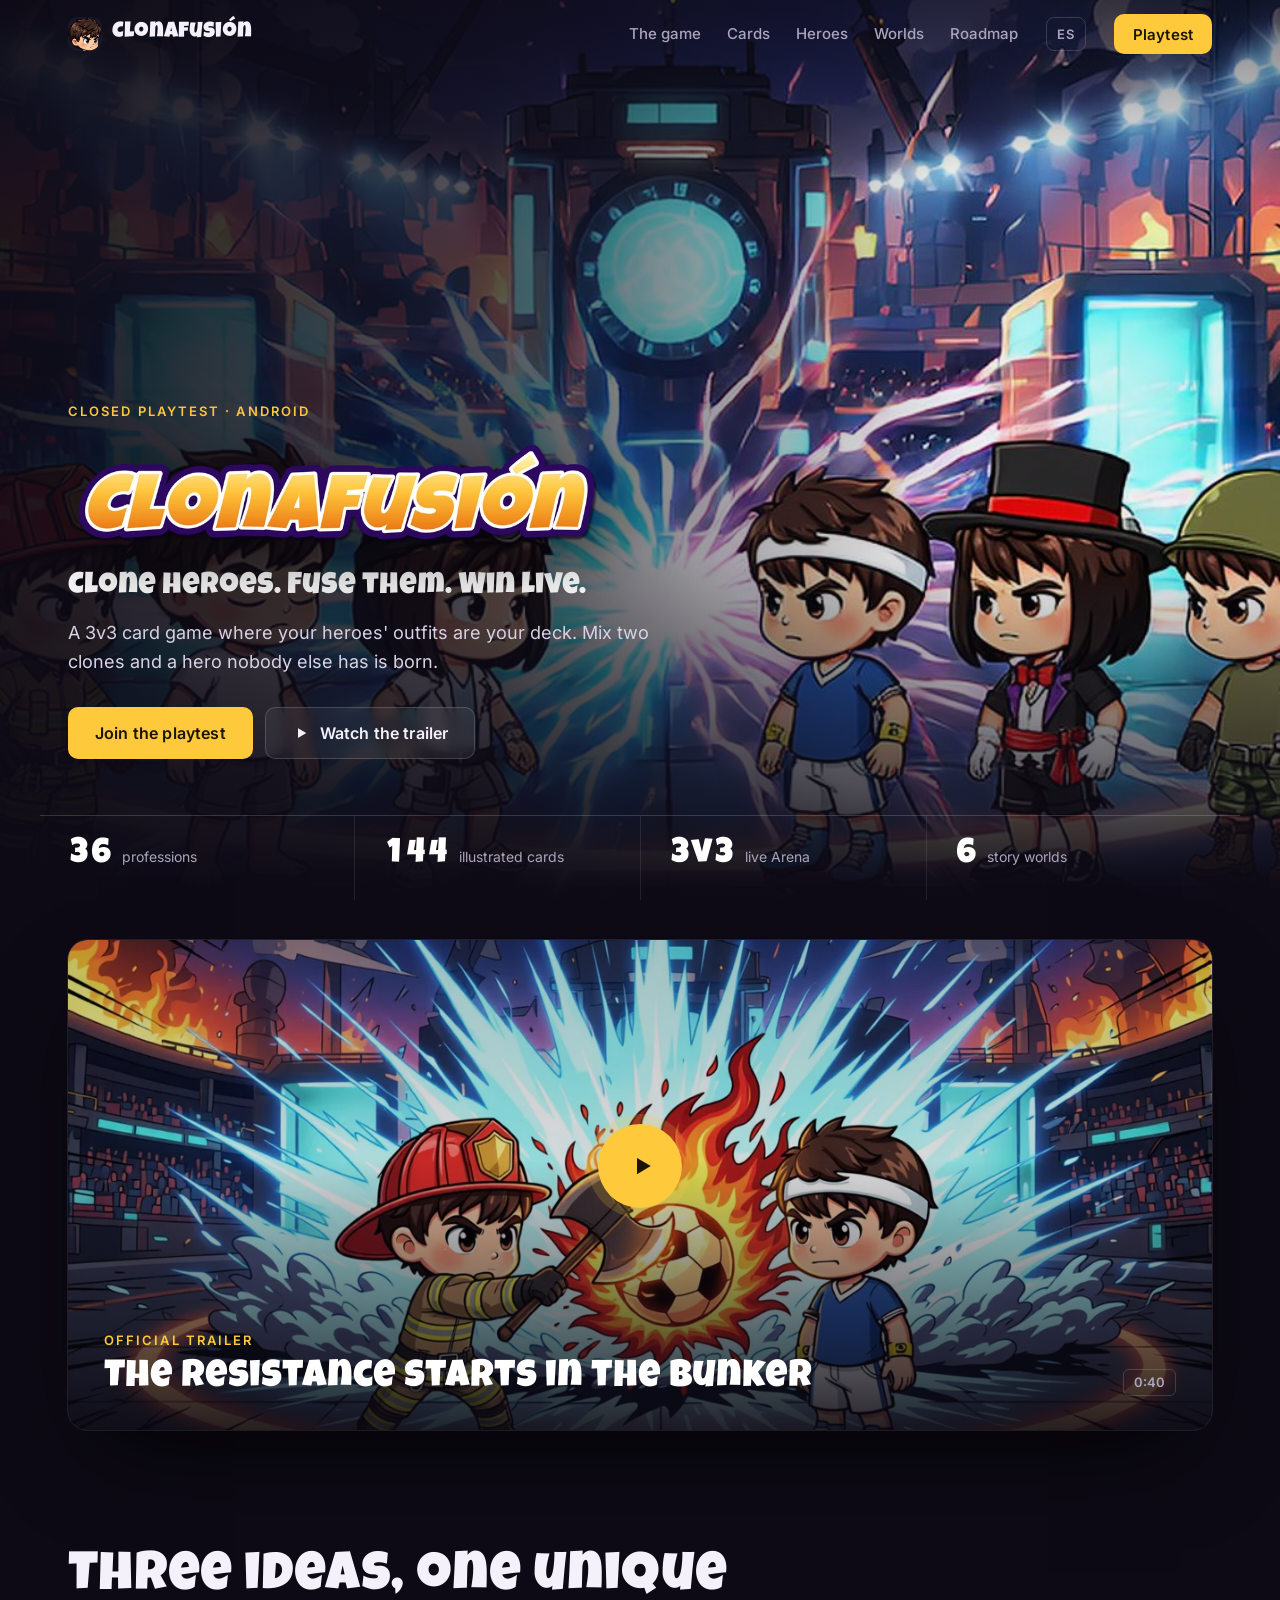
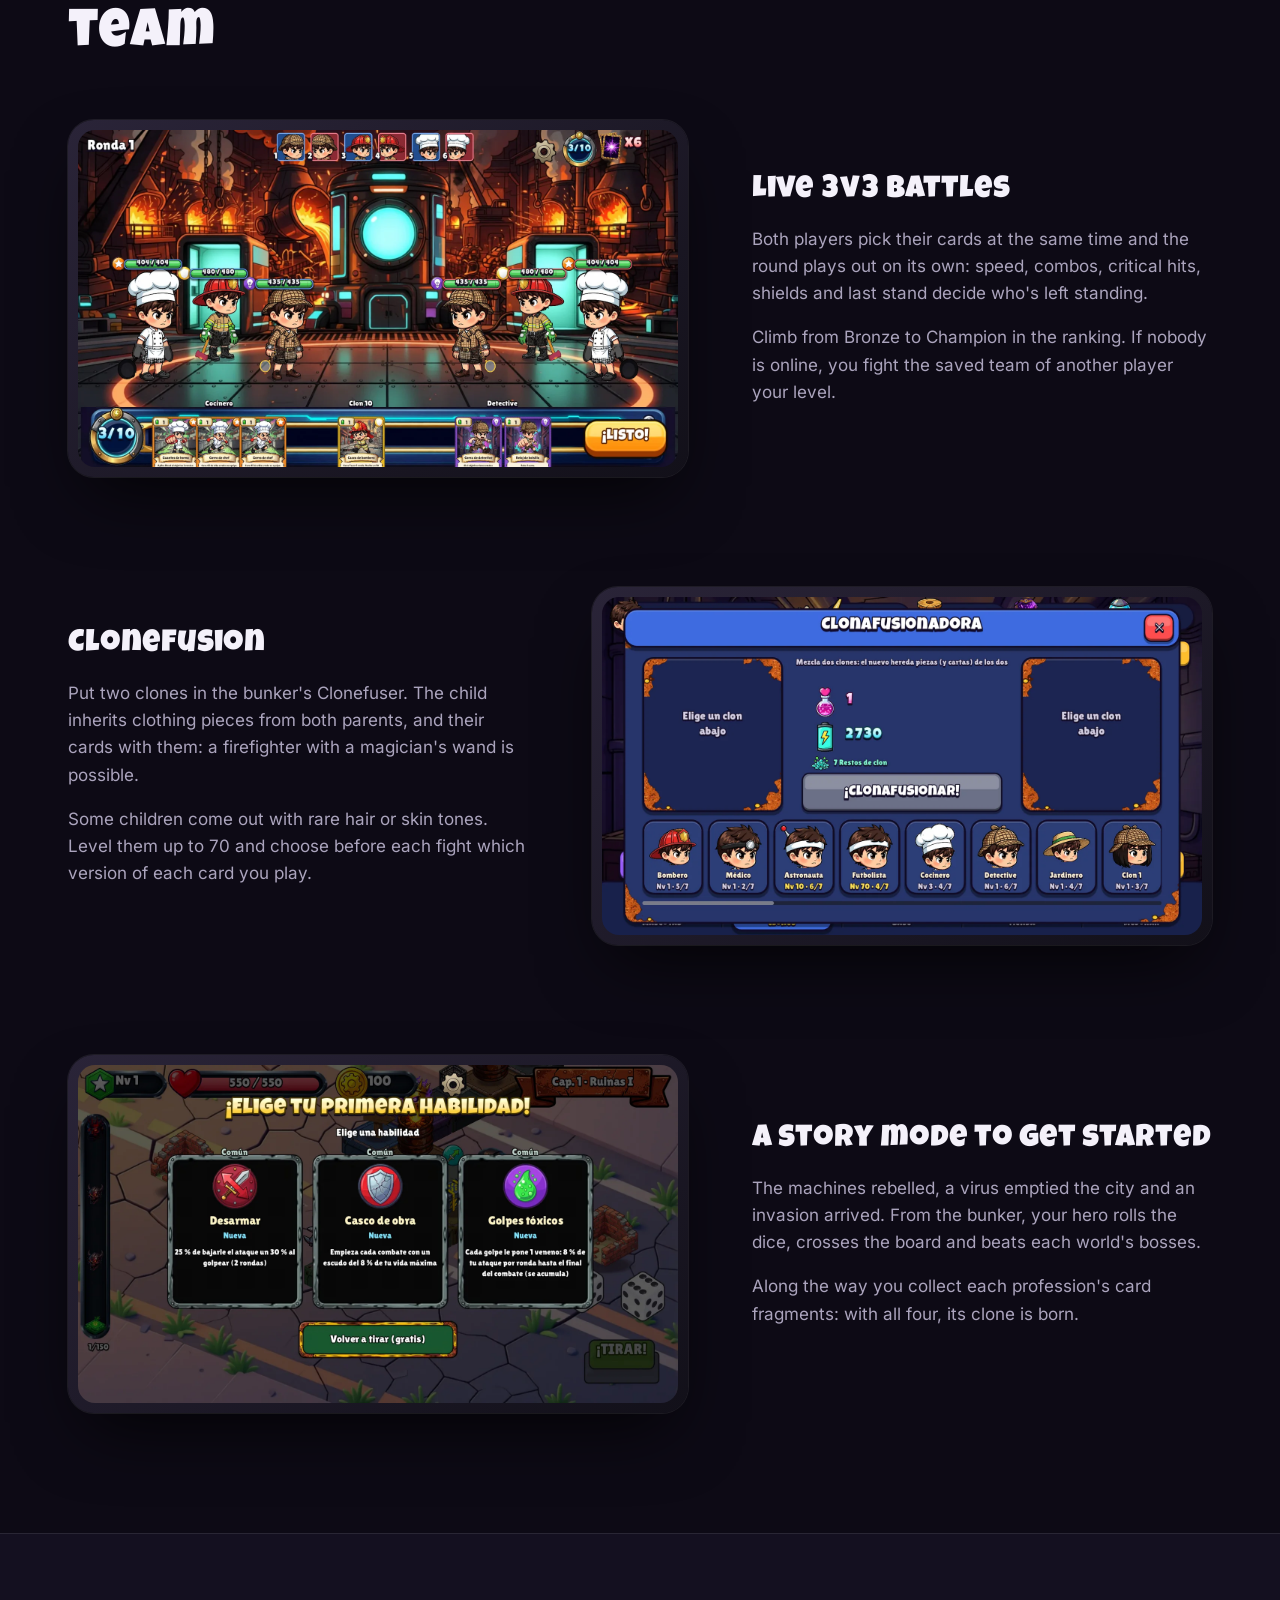
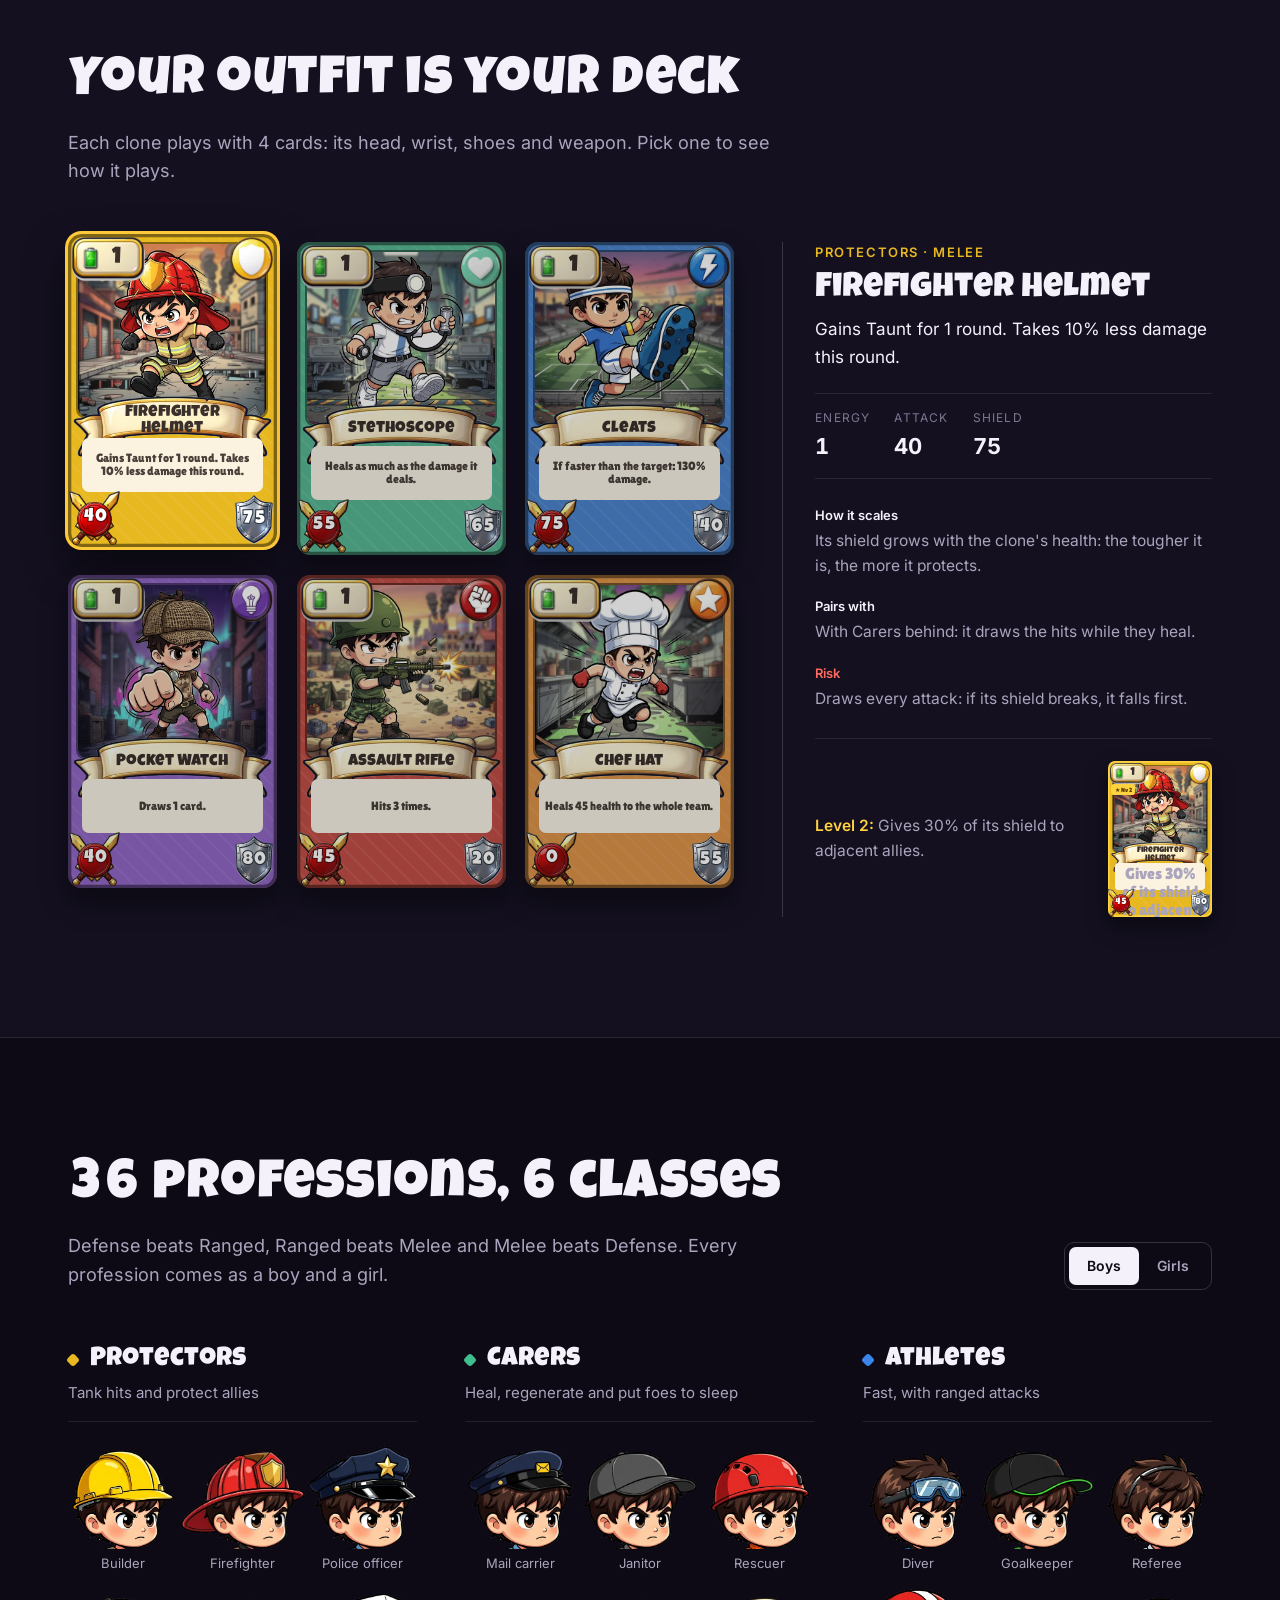
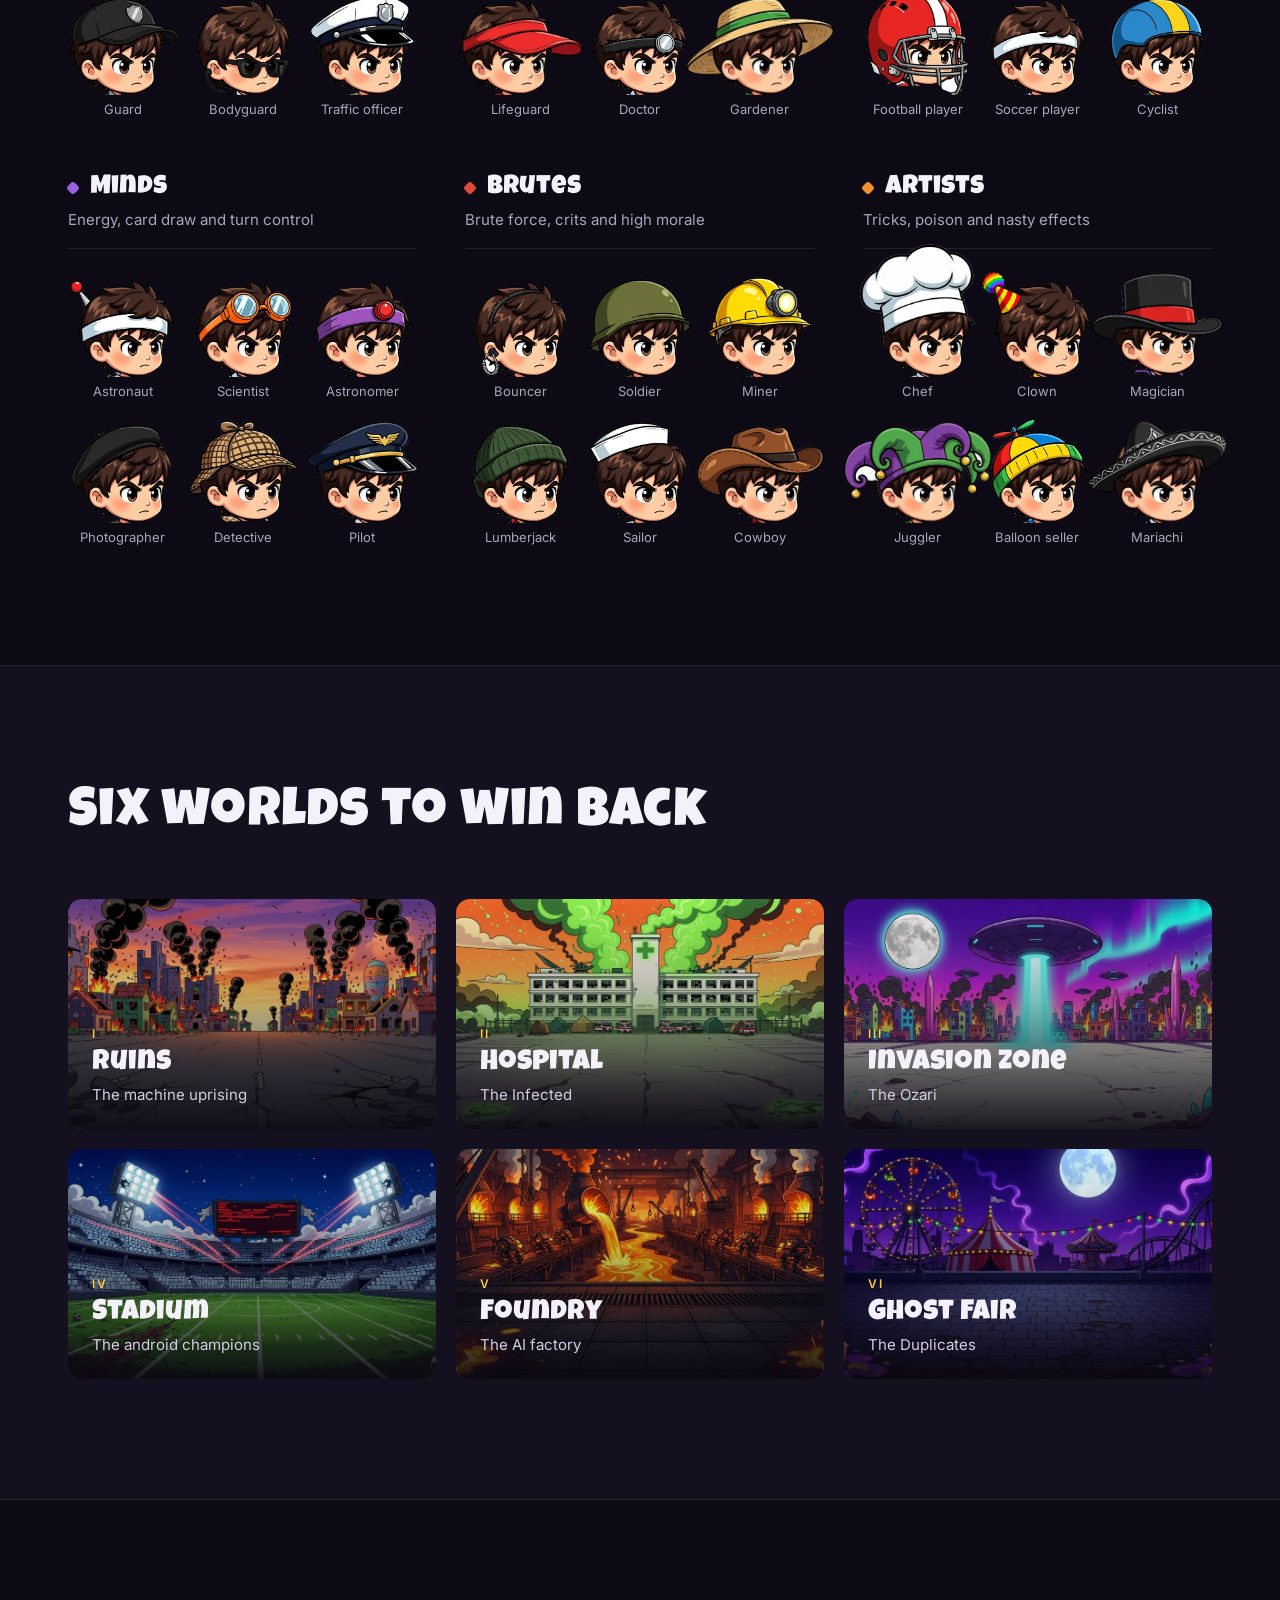
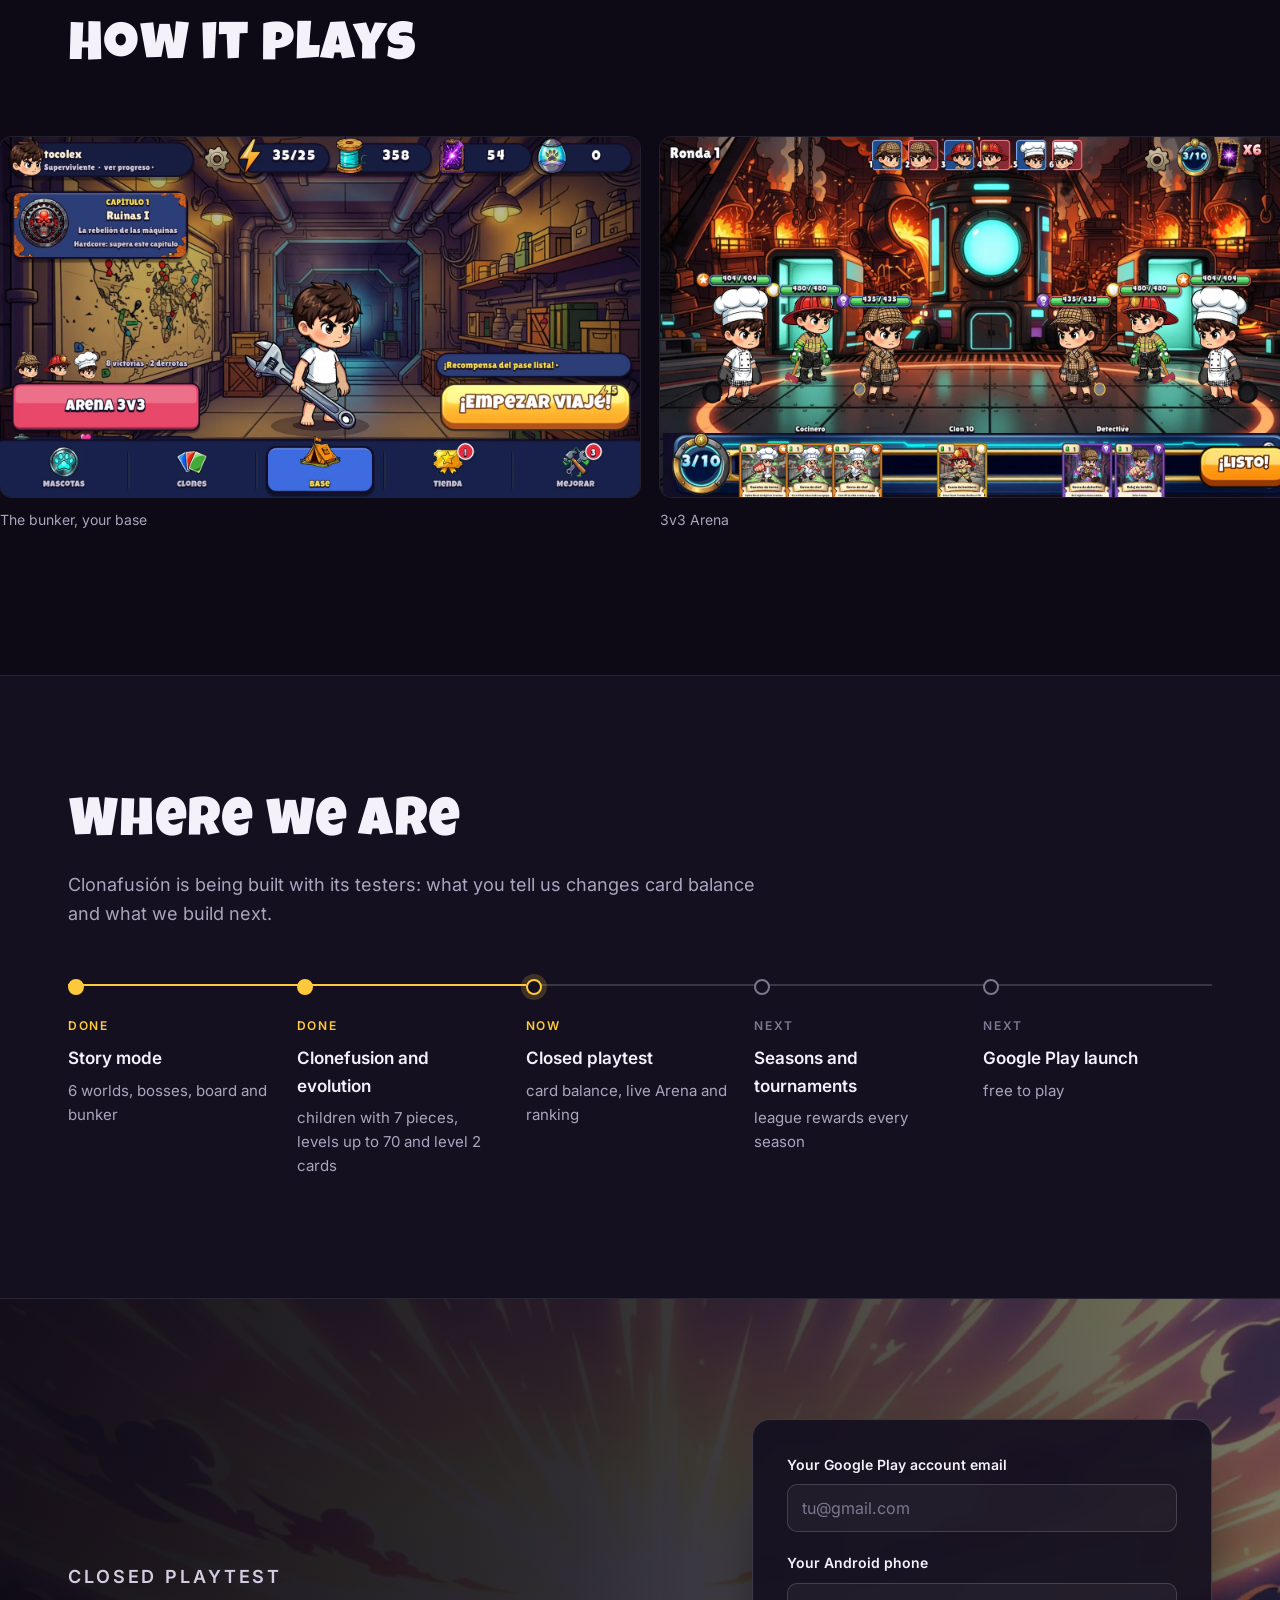
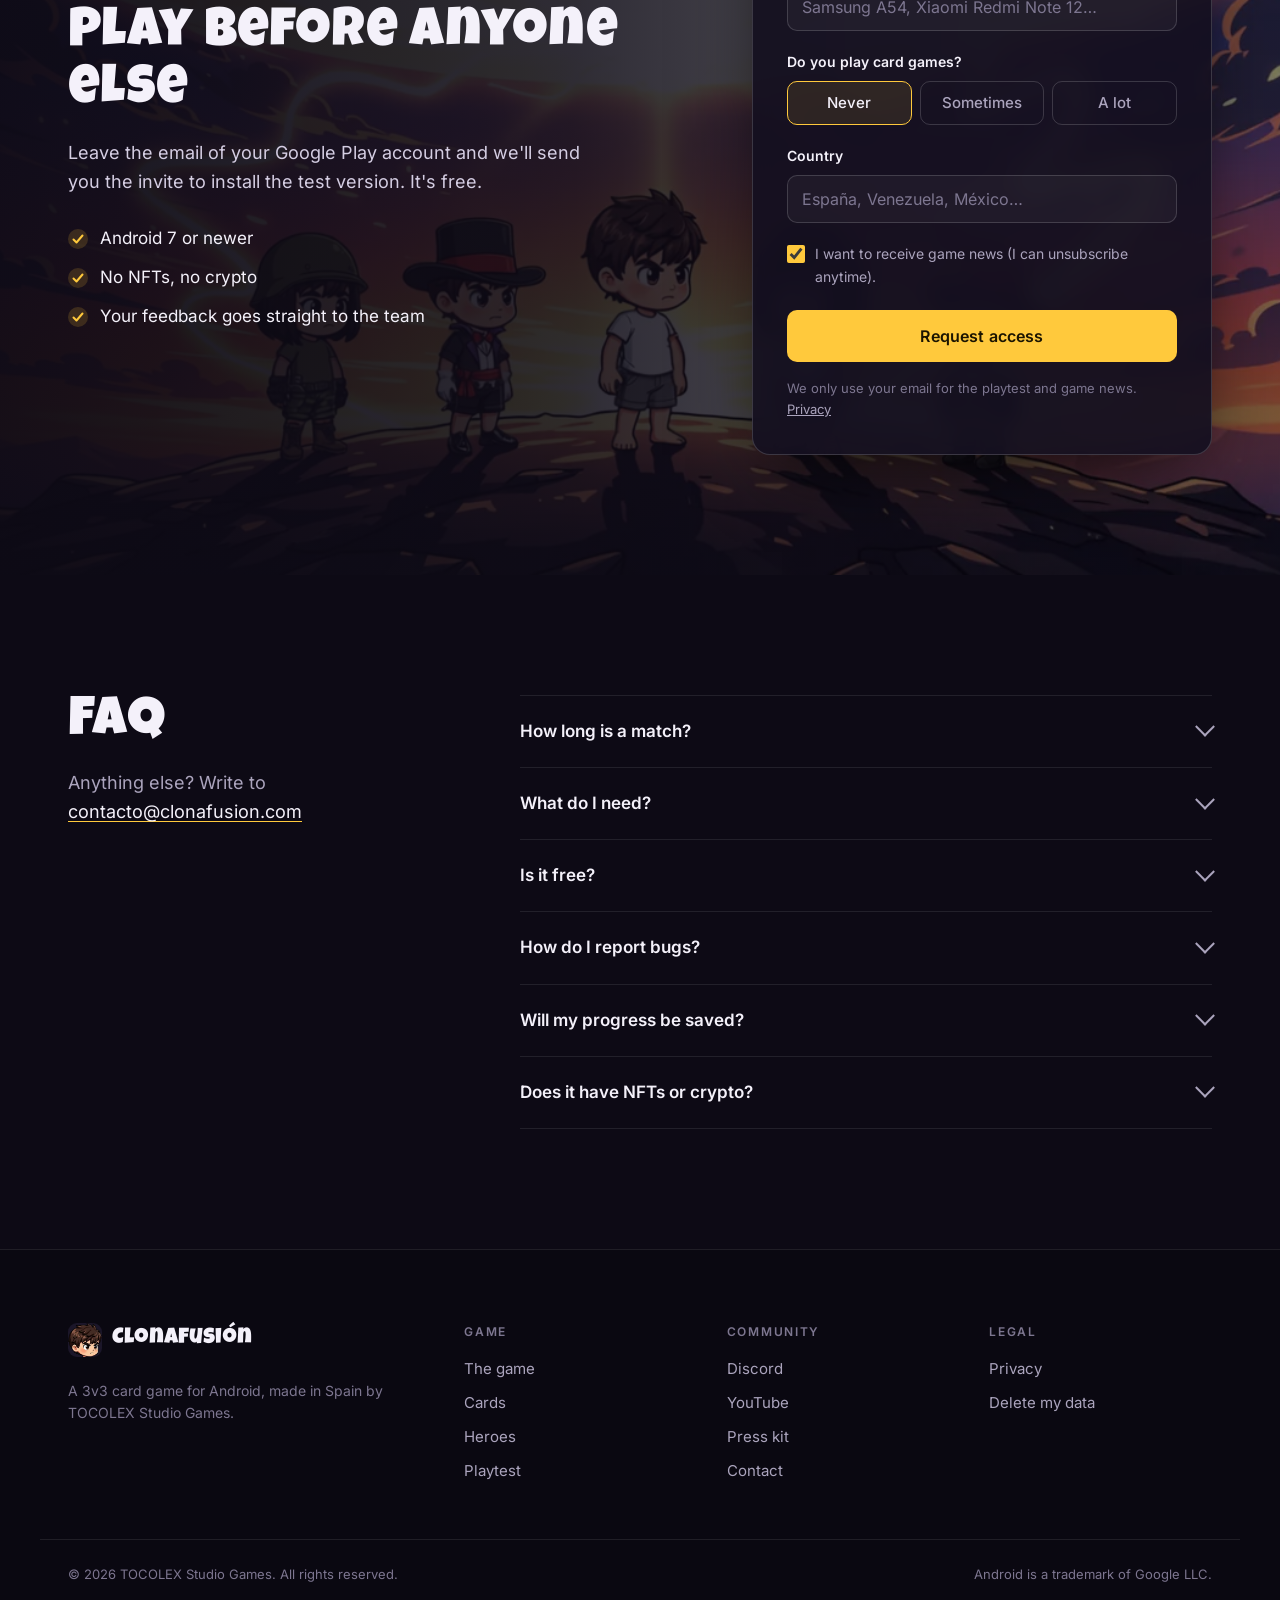
==== commit 90bfe904: "Web nueva: rediseño profesional, capturas reales, página de prensa" ====
--- a/index.html
+++ b/index.html
@@ -3,9 +3,9 @@
 <head>
 <meta charset="utf-8">
 <meta name="viewport" content="width=device-width, initial-scale=1">
-<title>Clonafusión: clona, fusiona y lucha</title>
+<title>Clonafusión · Juego de cartas 3v3 para Android</title>
 <meta name="description" content="Clonafusión: juego de cartas 3 contra 3 en directo para Android con 36 héroes chibi. Clona profesiones, fusiónalas y lucha en la Arena. Playtest cerrado: apúntate.">
-<meta property="og:title" content="Clonafusión: playtest cerrado">
+<meta property="og:title" content="Clonafusión · Juego de cartas 3v3 para Android">
 <meta property="og:description" content="Cartas 3 contra 3 en directo con 36 héroes chibi que clonas y fusionas. Apúntate al playtest de Android.">
 <link rel="canonical" href="https://clonafusion.com/">
 <meta property="og:url" content="https://clonafusion.com/">
@@ -23,185 +23,286 @@
 </script>
 <meta property="og:type" content="website">
 <meta name="twitter:card" content="summary_large_image">
-<meta name="theme-color" content="#160a2b">
+<meta name="theme-color" content="#0d0a15">
 <link rel="icon" href="img/caras/heroe.webp">
+<link rel="preload" href="fuentes/inter-latin.woff2" as="font" type="font/woff2" crossorigin>
 <link rel="stylesheet" href="estilo.css">
 </head>
 <body>
 <a class="saltar" href="#principal" data-es="Ir al contenido" data-en="Skip to content">Ir al contenido</a>
 
-<header class="barra">
-	<a class="marca" href="#inicio">Clonafusión</a>
-	<nav aria-label="Secciones">
-		<a href="#cartas" data-es="Cartas" data-en="Cards">Cartas</a>
-		<a href="#clonafusion" data-es="Clonafusión" data-en="Clonefusion">Clonafusión</a>
-		<a href="#personajes" data-es="Personajes" data-en="Heroes">Personajes</a>
-		<a href="#ruta" data-es="Hoja de ruta" data-en="Roadmap">Hoja de ruta</a>
-		<a href="#apuntarse" class="nav-cta" data-es="Solicitar acceso" data-en="Request access">Solicitar acceso</a>
-	</nav>
-	<button class="idioma" id="idioma" aria-label="Cambiar idioma / Change language">EN</button>
+<header class="barra" id="barra">
+	<div class="barra-dentro">
+		<a class="marca" href="#inicio" aria-label="Clonafusión"><img src="img/caras/heroe.webp" alt="" width="34" height="34"><span>Clonafusión</span></a>
+		<nav aria-label="Secciones">
+			<a href="#juego" data-es="El juego" data-en="The game">El juego</a>
+			<a href="#cartas" data-es="Cartas" data-en="Cards">Cartas</a>
+			<a href="#personajes" data-es="Personajes" data-en="Heroes">Personajes</a>
+			<a href="#mundos" data-es="Mundos" data-en="Worlds">Mundos</a>
+			<a href="#ruta" data-es="Hoja de ruta" data-en="Roadmap">Hoja de ruta</a>
+		</nav>
+		<button class="idioma" id="idioma" aria-label="Cambiar idioma / Change language">EN</button>
+		<a href="#apuntarse" class="boton boton-sm oro" data-es="Playtest" data-en="Playtest">Playtest</a>
+	</div>
 </header>
 
 <main id="principal">
 <section class="portada" id="inicio">
 	<video class="portada-video" src="video/portada.mp4" poster="img/portada.jpg" autoplay muted loop playsinline aria-hidden="true"></video>
 	<div class="portada-velo"></div>
-	<div class="portada-texto">
-		<p class="etiqueta"><span class="punto"></span><span id="fase">Playtest cerrado · Apúntate</span></p>
-		<h1 class="titulo">Clonafusión</h1>
+	<div class="portada-texto envoltura">
+		<p class="antetitulo" id="fase">Playtest cerrado · Android</p>
+		<h1 class="titulo"><img src="prensa/logo.webp" alt="Clonafusión" width="900" height="186"></h1>
 		<p class="lema" data-es="Clona héroes. Fusiónalos. Gana en directo." data-en="Clone heroes. Fuse them. Win live.">Clona héroes. Fusiónalos. Gana en directo.</p>
-		<p class="intro" data-es="Cartas 3 contra 3 para Android: cada pieza de ropa de tus clones es una carta, y al fusionarlos nace un equipo que nadie más tiene."
-			data-en="3v3 cards for Android: every piece of your clones' outfit is a card, and fusing them creates a team nobody else has.">Cartas 3 contra 3 para Android: cada pieza de ropa de tus clones es una carta, y al fusionarlos nace un equipo que nadie más tiene.</p>
+		<p class="intro" data-es="Un juego de cartas 3 contra 3 en el que la ropa de tus personajes es tu mazo. Mezcla dos clones y nace un héroe que nadie más tiene."
+			data-en="A 3v3 card game where your heroes' outfits are your deck. Mix two clones and a hero nobody else has is born.">Un juego de cartas 3 contra 3 en el que la ropa de tus personajes es tu mazo. Mezcla dos clones y nace un héroe que nadie más tiene.</p>
 		<div class="botones">
-			<a class="boton oro" href="#apuntarse" data-es="Solicitar acceso al playtest" data-en="Request playtest access">Solicitar acceso al playtest</a>
-			<a class="boton discord" data-enlace="discord" href="#" target="_blank" rel="noopener" data-es="Unirse a Discord" data-en="Join Discord">Unirse a Discord</a>
-		</div>
-		<button class="enlace-video" id="ver-trailer" data-es="▶ Ver el tráiler (0:40)" data-en="▶ Watch the trailer (0:40)">▶ Ver el tráiler (0:40)</button>
-	</div>
-</section>
-
-<section class="seccion" id="cartas">
-	<h2 data-es="Tu ropa es tu mazo" data-en="Your outfit is your deck">Tu ropa es tu mazo</h2>
-	<p class="sub" data-es="Cada clon lleva 4 cartas: las de su cabeza, muñeca, calzado y arma. Toca una carta para ver cómo se juega."
-		data-en="Each clone carries 4 cards: its head, wrist, shoes and weapon. Tap a card to see how it plays.">Cada clon lleva 4 cartas: las de su cabeza, muñeca, calzado y arma. Toca una carta para ver cómo se juega.</p>
-	<div class="inspector">
-		<div class="mazo" id="mazo" role="list"></div>
-		<aside class="detalle" id="detalle" aria-live="polite"></aside>
-	</div>
-</section>
-
-<section class="seccion" id="clonafusion">
-	<div class="columnas invertidas">
-		<figure class="marco"><img src="img/anime/t02_hijo.webp" alt="" loading="lazy"></figure>
-		<div>
-			<h2 data-es="Clonafusión: héroes únicos" data-en="Clonefusion: unique heroes">Clonafusión: héroes únicos</h2>
-			<ol class="pasos">
-				<li><b data-es="Elige dos clones" data-en="Pick two clones">Elige dos clones</b> <span data-es="y mételos en la Clonafusionadora del búnker." data-en="and put them in the bunker's Clonefusioner.">y mételos en la Clonafusionadora del búnker.</span></li>
-				<li><b data-es="Nace un hijo" data-en="A child is born">Nace un hijo</b> <span data-es="con 7 piezas que mezclan las profesiones de sus padres, y con ellas sus cartas." data-en="with 7 pieces mixing its parents' professions, and their cards with them.">con 7 piezas que mezclan las profesiones de sus padres, y con ellas sus cartas.</span></li>
-				<li><b data-es="Rarezas" data-en="Rarities">Rarezas</b> <span data-es="pelo rubio, rojo o violeta y tonos de piel poco comunes que solo salen al fusionar." data-en="blond, red or violet hair and uncommon skin tones that only appear when fusing.">pelo rubio, rojo o violeta y tonos de piel poco comunes que solo salen al fusionar.</span></li>
-				<li><b data-es="Evoluciona" data-en="Evolve">Evoluciona</b> <span data-es="hasta el nivel 70 y elige antes de cada combate la versión de nivel 1 o de nivel 2 de cada carta." data-en="up to level 70 and choose the level 1 or level 2 version of each card before every fight.">hasta el nivel 70 y elige antes de cada combate la versión de nivel 1 o de nivel 2 de cada carta.</span></li>
-			</ol>
-		</div>
-	</div>
-</section>
-
-<section class="seccion" id="personajes">
-	<h2 data-es="36 profesiones, 6 clases" data-en="36 professions, 6 classes">36 profesiones, 6 clases</h2>
-	<p class="sub" data-es="Defensa gana a Distancia, Distancia a Cuerpo a cuerpo y Cuerpo a cuerpo a Defensa." data-en="Defense beats Ranged, Ranged beats Melee and Melee beats Defense.">Defensa gana a Distancia, Distancia a Cuerpo a cuerpo y Cuerpo a cuerpo a Defensa.</p>
-	<div class="sexo" role="group" aria-label="Chicos o chicas">
-		<button class="activo" data-sexo="chico" aria-pressed="true" data-es="Chicos" data-en="Boys">Chicos</button>
-		<button data-sexo="chica" aria-pressed="false" data-es="Chicas" data-en="Girls">Chicas</button>
-	</div>
-	<div id="clases" class="clases"></div>
-</section>
-
-<section class="seccion" id="arena">
-	<div class="columnas">
-		<div>
-			<h2 data-es="La Arena: 3 contra 3 en directo" data-en="The Arena: live 3v3">La Arena: 3 contra 3 en directo</h2>
-			<p data-es="Los dos jugadores eligen cartas a la vez y la ronda se resuelve por velocidad, combos, críticos y el último aliento. Si no hay nadie conectado, luchas contra el equipo de otro jugador de tu nivel."
-				data-en="Both players pick cards at the same time and the round plays out by speed, combos, crits and last stand. If nobody is online, you fight another player's team of your level.">Los dos jugadores eligen cartas a la vez y la ronda se resuelve por velocidad, combos, críticos y el último aliento. Si no hay nadie conectado, luchas contra el equipo de otro jugador de tu nivel.</p>
-			<ul class="premios">
-				<li><img src="img/corona.webp" alt=""><span data-es="Copas y ligas: de Bronce a Campeón" data-en="Trophies and leagues: Bronze to Champion">Copas y ligas: de Bronce a Campeón</span></li>
-				<li><img src="img/energia.webp" alt=""><span data-es="Energía para clonafusionar" data-en="Energy to clonefuse">Energía para clonafusionar</span></li>
-				<li><img src="img/plasma.webp" alt=""><span data-es="Plasma de vida, el recurso más escaso" data-en="Life plasma, the rarest resource">Plasma de vida, el recurso más escaso</span></li>
+			<a class="boton oro" href="#apuntarse" data-es="Apúntate al playtest" data-en="Join the playtest">Apúntate al playtest</a>
+			<button class="boton fantasma" id="ver-trailer" type="button">
+				<svg viewBox="0 0 24 24" width="18" height="18" aria-hidden="true"><path d="M8 5.5v13l11-6.5z" fill="currentColor"/></svg>
+				<span data-es="Ver el tráiler" data-en="Watch the trailer">Ver el tráiler</span>
+			</button>
+		</div>
+	</div>
+	<ul class="datos envoltura" aria-label="El juego en cifras">
+		<li><b>36</b><span data-es="profesiones" data-en="professions">profesiones</span></li>
+		<li><b>144</b><span data-es="cartas ilustradas" data-en="illustrated cards">cartas ilustradas</span></li>
+		<li><b>3v3</b><span data-es="Arena en directo" data-en="live Arena">Arena en directo</span></li>
+		<li><b>6</b><span data-es="mundos de historia" data-en="story worlds">mundos de historia</span></li>
+	</ul>
+</section>
+
+<section class="bloque bloque-trailer" id="trailer">
+	<div class="envoltura">
+		<button class="poster" id="ver-trailer-2" type="button" aria-label="Ver el tráiler">
+			<img src="img/anime/t05_choque.webp" alt="" loading="lazy" width="1280" height="720">
+			<span class="poster-velo"></span>
+			<span class="poster-play"><svg viewBox="0 0 24 24" width="30" height="30" aria-hidden="true"><path d="M8 5.5v13l11-6.5z" fill="currentColor"/></svg></span>
+			<span class="poster-texto">
+				<span class="antetitulo" data-es="Tráiler oficial" data-en="Official trailer">Tráiler oficial</span>
+				<span class="poster-titulo" data-es="La resistencia empieza en el búnker" data-en="The resistance starts in the bunker">La resistencia empieza en el búnker</span>
+				<span class="poster-dur">0:40</span>
+			</span>
+		</button>
+	</div>
+</section>
+
+<section class="bloque" id="juego">
+	<div class="envoltura">
+		<header class="cabecera">
+			<h2 data-es="Tres ideas, un equipo único" data-en="Three ideas, one unique team">Tres ideas, un equipo único</h2>
+		</header>
+
+		<article class="rasgo">
+			<figure class="pantalla"><img src="img/capturas/arena.webp" alt="Combate de la Arena: tres clones contra tres en la Fundición" loading="lazy" width="1600" height="900"></figure>
+			<div class="rasgo-texto">
+				<h3 data-es="Combates 3 contra 3 en directo" data-en="Live 3v3 battles">Combates 3 contra 3 en directo</h3>
+				<p data-es="Los dos jugadores eligen sus cartas a la vez y la ronda se resuelve sola: velocidad, combos, críticos, escudos y el último aliento deciden quién queda en pie."
+					data-en="Both players pick their cards at the same time and the round plays out on its own: speed, combos, critical hits, shields and last stand decide who's left standing.">Los dos jugadores eligen sus cartas a la vez y la ronda se resuelve sola: velocidad, combos, críticos, escudos y el último aliento deciden quién queda en pie.</p>
+				<p data-es="Sube de Bronce a Campeón en el ranking. Si no hay nadie conectado, luchas contra el equipo guardado de otro jugador de tu nivel."
+					data-en="Climb from Bronze to Champion in the ranking. If nobody is online, you fight the saved team of another player your level.">Sube de Bronce a Campeón en el ranking. Si no hay nadie conectado, luchas contra el equipo guardado de otro jugador de tu nivel.</p>
+			</div>
+		</article>
+
+		<article class="rasgo al-reves">
+			<figure class="pantalla"><img src="img/capturas/clonafusionadora.webp" alt="La Clonafusionadora del búnker con los clones disponibles" loading="lazy" width="1600" height="900"></figure>
+			<div class="rasgo-texto">
+				<h3 data-es="La clonafusión" data-en="Clonefusion">La clonafusión</h3>
+				<p data-es="Mete dos clones en la Clonafusionadora del búnker. El hijo hereda piezas de ropa de los dos padres, y con ellas sus cartas: un bombero con la varita de un mago es posible."
+					data-en="Put two clones in the bunker's Clonefuser. The child inherits clothing pieces from both parents, and their cards with them: a firefighter with a magician's wand is possible.">Mete dos clones en la Clonafusionadora del búnker. El hijo hereda piezas de ropa de los dos padres, y con ellas sus cartas: un bombero con la varita de un mago es posible.</p>
+				<p data-es="Algunos hijos salen con pelo o piel poco comunes. Súbelos hasta el nivel 70 y elige antes de cada combate qué versión de cada carta juegas."
+					data-en="Some children come out with rare hair or skin tones. Level them up to 70 and choose before each fight which version of each card you play.">Algunos hijos salen con pelo o piel poco comunes. Súbelos hasta el nivel 70 y elige antes de cada combate qué versión de cada carta juegas.</p>
+			</div>
+		</article>
+
+		<article class="rasgo">
+			<figure class="pantalla"><img src="img/capturas/viaje.webp" alt="El héroe se enfrenta a un robot mantis en las Ruinas" loading="lazy" width="1600" height="900"></figure>
+			<div class="rasgo-texto">
+				<h3 data-es="Un modo historia para empezar" data-en="A story mode to get started">Un modo historia para empezar</h3>
+				<p data-es="Las máquinas se rebelaron, un virus vació la ciudad y llegó una invasión. Desde el búnker, tu héroe tira los dados, cruza el tablero y vence a los jefes de cada mundo."
+					data-en="The machines rebelled, a virus emptied the city and an invasion arrived. From the bunker, your hero rolls the dice, crosses the board and beats each world's bosses.">Las máquinas se rebelaron, un virus vació la ciudad y llegó una invasión. Desde el búnker, tu héroe tira los dados, cruza el tablero y vence a los jefes de cada mundo.</p>
+				<p data-es="Por el camino reúnes los fragmentos de carta de cada profesión: con las cuatro de una, nace su clon."
+					data-en="Along the way you collect each profession's card fragments: with all four, its clone is born.">Por el camino reúnes los fragmentos de carta de cada profesión: con las cuatro de una, nace su clon.</p>
+			</div>
+		</article>
+	</div>
+</section>
+
+<section class="bloque bloque-claro" id="cartas">
+	<div class="envoltura">
+		<header class="cabecera">
+			<h2 data-es="Tu ropa es tu mazo" data-en="Your outfit is your deck">Tu ropa es tu mazo</h2>
+			<p class="sub" data-es="Cada clon juega con 4 cartas: las de su cabeza, muñeca, calzado y arma. Elige una para ver cómo se usa."
+				data-en="Each clone plays with 4 cards: its head, wrist, shoes and weapon. Pick one to see how it plays.">Cada clon juega con 4 cartas: las de su cabeza, muñeca, calzado y arma. Elige una para ver cómo se usa.</p>
+		</header>
+		<div class="inspector">
+			<div class="mazo" id="mazo" role="list"></div>
+			<aside class="detalle" id="detalle" aria-live="polite"></aside>
+		</div>
+	</div>
+</section>
+
+<section class="bloque" id="personajes">
+	<div class="envoltura">
+		<header class="cabecera cabecera-fila">
+			<div>
+				<h2 data-es="36 profesiones, 6 clases" data-en="36 professions, 6 classes">36 profesiones, 6 clases</h2>
+				<p class="sub" data-es="Defensa gana a Distancia, Distancia a Cuerpo a cuerpo y Cuerpo a cuerpo a Defensa. Cada profesión tiene versión chico y chica."
+					data-en="Defense beats Ranged, Ranged beats Melee and Melee beats Defense. Every profession comes as a boy and a girl.">Defensa gana a Distancia, Distancia a Cuerpo a cuerpo y Cuerpo a cuerpo a Defensa. Cada profesión tiene versión chico y chica.</p>
+			</div>
+			<div class="sexo" role="group" aria-label="Chicos o chicas">
+				<button class="activo" data-sexo="chico" aria-pressed="true" data-es="Chicos" data-en="Boys">Chicos</button>
+				<button data-sexo="chica" aria-pressed="false" data-es="Chicas" data-en="Girls">Chicas</button>
+			</div>
+		</header>
+		<div id="clases" class="clases"></div>
+	</div>
+</section>
+
+<section class="bloque bloque-claro" id="mundos">
+	<div class="envoltura">
+		<header class="cabecera">
+			<h2 data-es="Seis mundos que recuperar" data-en="Six worlds to win back">Seis mundos que recuperar</h2>
+		</header>
+		<div class="rejilla-mundos">
+			<article><img class="m-fondo" src="img/mundos/ruinas.webp" alt="" loading="lazy"><div><span class="m-num">I</span><h3 data-es="Ruinas" data-en="Ruins">Ruinas</h3><p data-es="La rebelión de las máquinas" data-en="The machine uprising">La rebelión de las máquinas</p></div></article>
+			<article><img class="m-fondo" src="img/mundos/hospital.webp" alt="" loading="lazy"><div><span class="m-num">II</span><h3 data-es="Hospital" data-en="Hospital">Hospital</h3><p data-es="Los Contaminados" data-en="The Infected">Los Contaminados</p></div></article>
+			<article><img class="m-fondo" src="img/mundos/invasion.webp" alt="" loading="lazy"><div><span class="m-num">III</span><h3 data-es="Zona de invasión" data-en="Invasion zone">Zona de invasión</h3><p data-es="Los Ozari" data-en="The Ozari">Los Ozari</p></div></article>
+			<article><img class="m-fondo" src="img/mundos/estadio.webp" alt="" loading="lazy"><div><span class="m-num">IV</span><h3 data-es="Estadio" data-en="Stadium">Estadio</h3><p data-es="Los androides campeones" data-en="The android champions">Los androides campeones</p></div></article>
+			<article><img class="m-fondo" src="img/mundos/fundicion.webp" alt="" loading="lazy"><div><span class="m-num">V</span><h3 data-es="Fundición" data-en="Foundry">Fundición</h3><p data-es="La fábrica de la IA" data-en="The AI factory">La fábrica de la IA</p></div></article>
+			<article><img class="m-fondo" src="img/mundos/feria.webp" alt="" loading="lazy"><div><span class="m-num">VI</span><h3 data-es="Feria Fantasma" data-en="Ghost Fair">Feria Fantasma</h3><p data-es="Los Duplicados" data-en="The Duplicates">Los Duplicados</p></div></article>
+		</div>
+	</div>
+</section>
+
+<section class="bloque" id="capturas">
+	<div class="envoltura">
+		<header class="cabecera">
+			<h2 data-es="Así se juega" data-en="How it plays">Así se juega</h2>
+		</header>
+	</div>
+	<div class="galeria" tabindex="0" aria-label="Capturas del juego">
+		<figure><img src="img/capturas/base.webp" alt="El búnker: la base de tu héroe" loading="lazy" width="1600" height="900"><figcaption data-es="El búnker, tu base" data-en="The bunker, your base">El búnker, tu base</figcaption></figure>
+		<figure><img src="img/capturas/arena.webp" alt="Combate 3 contra 3 en la Arena" loading="lazy" width="1600" height="900"><figcaption data-es="Arena 3 contra 3" data-en="3v3 Arena">Arena 3 contra 3</figcaption></figure>
+		<figure><img src="img/capturas/coleccion.webp" alt="La colección de cartas por profesiones" loading="lazy" width="1600" height="900"><figcaption data-es="Colección de cartas" data-en="Card collection">Colección de cartas</figcaption></figure>
+		<figure><img src="img/capturas/clonafusionadora.webp" alt="La Clonafusionadora" loading="lazy" width="1600" height="900"><figcaption data-es="La Clonafusionadora" data-en="The Clonefuser">La Clonafusionadora</figcaption></figure>
+		<figure><img src="img/capturas/habilidades.webp" alt="Elección de habilidades al empezar un viaje" loading="lazy" width="1600" height="900"><figcaption data-es="Habilidades del viaje" data-en="Journey skills">Habilidades del viaje</figcaption></figure>
+		<figure><img src="img/capturas/viaje.webp" alt="Combate del modo historia contra un robot" loading="lazy" width="1600" height="900"><figcaption data-es="Modo historia" data-en="Story mode">Modo historia</figcaption></figure>
+	</div>
+</section>
+
+<section class="bloque bloque-claro" id="ruta">
+	<div class="envoltura">
+		<header class="cabecera">
+			<h2 data-es="Dónde estamos" data-en="Where we are">Dónde estamos</h2>
+			<p class="sub" data-es="Clonafusión se está haciendo con sus testers: lo que nos contáis cambia el equilibrio de las cartas y lo siguiente que construimos."
+				data-en="Clonafusión is being built with its testers: what you tell us changes card balance and what we build next.">Clonafusión se está haciendo con sus testers: lo que nos contáis cambia el equilibrio de las cartas y lo siguiente que construimos.</p>
+		</header>
+		<ol class="ruta" id="lista-ruta"></ol>
+	</div>
+</section>
+
+<section class="bloque bloque-foto" id="apuntarse">
+	<div class="envoltura apuntarse">
+		<div class="apuntarse-texto">
+			<p class="antetitulo" data-es="Playtest cerrado" data-en="Closed playtest">Playtest cerrado</p>
+			<h2 data-es="Juega antes que nadie" data-en="Play before anyone else">Juega antes que nadie</h2>
+			<p data-es="Déjanos el correo de tu cuenta de Google Play y te enviaremos la invitación para instalar la versión de prueba. Es gratis." data-en="Leave the email of your Google Play account and we'll send you the invite to install the test version. It's free.">Déjanos el correo de tu cuenta de Google Play y te enviaremos la invitación para instalar la versión de prueba. Es gratis.</p>
+			<ul class="lista-check">
+				<li data-es="Android 7 o más reciente" data-en="Android 7 or newer">Android 7 o más reciente</li>
+				<li data-es="Sin NFT ni criptomonedas" data-en="No NFTs, no crypto">Sin NFT ni criptomonedas</li>
+				<li data-es="Tu opinión llega directa al equipo" data-en="Your feedback goes straight to the team">Tu opinión llega directa al equipo</li>
 			</ul>
 		</div>
-		<figure class="marco"><img src="img/anime/t04_cara.webp" alt="" loading="lazy"></figure>
-	</div>
-</section>
-
-<section class="seccion" id="mundos">
-	<h2 data-es="Modo historia: 6 mundos" data-en="Story mode: 6 worlds">Modo historia: 6 mundos</h2>
-	<p class="sub" data-es="Las máquinas, un virus y una invasión acabaron con la ciudad. Desde el búnker, tira el dado, cruza el tablero y vence a sus jefes para conseguir tus primeros clones."
-		data-en="Machines, a virus and an invasion wiped out the city. From the bunker, roll the dice, cross the board and beat its bosses to earn your first clones.">Las máquinas, un virus y una invasión acabaron con la ciudad. Desde el búnker, tira el dado, cruza el tablero y vence a sus jefes para conseguir tus primeros clones.</p>
-	<div class="rejilla-mundos">
-		<article style="--fondo:url(img/mundos/ruinas.webp)"><img src="img/mundos/emblema_ruinas.webp" alt=""><h3 data-es="Ruinas" data-en="Ruins">Ruinas</h3><p data-es="La rebelión de las máquinas" data-en="The machine uprising">La rebelión de las máquinas</p></article>
-		<article style="--fondo:url(img/mundos/hospital.webp)"><img src="img/mundos/emblema_hospital.webp" alt=""><h3 data-es="Hospital" data-en="Hospital">Hospital</h3><p data-es="Los Contaminados" data-en="The Contaminated">Los Contaminados</p></article>
-		<article style="--fondo:url(img/mundos/invasion.webp)"><img src="img/mundos/emblema_invasion.webp" alt=""><h3 data-es="Zona de invasión" data-en="Invasion zone">Zona de invasión</h3><p data-es="Los Ozari" data-en="The Ozari">Los Ozari</p></article>
-		<article style="--fondo:url(img/mundos/estadio.webp)"><img src="img/mundos/emblema_estadio.webp" alt=""><h3 data-es="Estadio" data-en="Stadium">Estadio</h3><p data-es="Los androides campeones" data-en="The champion androids">Los androides campeones</p></article>
-		<article style="--fondo:url(img/mundos/fundicion.webp)"><img src="img/mundos/emblema_fundicion.webp" alt=""><h3 data-es="Fundición" data-en="Foundry">Fundición</h3><p data-es="La fábrica de la IA" data-en="The AI factory">La fábrica de la IA</p></article>
-		<article style="--fondo:url(img/mundos/feria.webp)"><img src="img/mundos/emblema_feria.webp" alt=""><h3 data-es="Feria Fantasma" data-en="Ghost Fair">Feria Fantasma</h3><p data-es="Los Duplicados" data-en="The Duplicates">Los Duplicados</p></article>
-	</div>
-</section>
-
-<section class="seccion" id="porque">
-	<h2 data-es="Por qué probarlo ahora" data-en="Why play it now">Por qué probarlo ahora</h2>
-	<p class="sub" data-es="Esta versión ya es el juego entero. Lo que nos digas cambia el equilibrio de las cartas y lo que hagamos después."
-		data-en="This build is already the full game. What you tell us changes card balance and what we build next.">Esta versión ya es el juego entero. Lo que nos digas cambia el equilibrio de las cartas y lo que hagamos después.</p>
-	<div class="cifras" id="cifras"></div>
-</section>
-
-<section class="seccion" id="ruta">
-	<h2 data-es="Hoja de ruta" data-en="Roadmap">Hoja de ruta</h2>
-	<ol class="ruta" id="lista-ruta"></ol>
-</section>
-
-<section class="seccion" id="apuntarse">
-	<div class="tarjeta-form">
-		<div class="form-texto">
-			<h2 data-es="Solicita acceso al playtest" data-en="Request playtest access">Solicita acceso al playtest</h2>
-			<p data-es="Te enviaremos la invitación de Google Play al correo que pongas. Son 30 segundos." data-en="We'll send the Google Play invite to the email you enter. It takes 30 seconds.">Te enviaremos la invitación de Google Play al correo que pongas. Son 30 segundos.</p>
-			<img src="img/anime/t13_final.webp" alt="" loading="lazy">
-		</div>
-		<form id="form" novalidate>
-			<label for="f-correo" data-es="Correo de tu cuenta de Google Play" data-en="Your Google Play account email">Correo de tu cuenta de Google Play</label>
-			<input id="f-correo" name="correo" type="email" autocomplete="email" required placeholder="tu@gmail.com">
-			<p class="error" id="e-correo" hidden data-es="Escribe un correo válido." data-en="Enter a valid email.">Escribe un correo válido.</p>
-
-			<label for="f-movil" data-es="Tu móvil Android" data-en="Your Android phone">Tu móvil Android</label>
-			<input id="f-movil" name="movil" type="text" autocomplete="off" required placeholder="Samsung A54, Xiaomi Redmi Note 12…">
-			<p class="error" id="e-movil" hidden data-es="Dinos qué móvil tienes." data-en="Tell us which phone you have.">Dinos qué móvil tienes.</p>
-
-			<fieldset>
-				<legend data-es="¿Juegas a juegos de cartas?" data-en="Do you play card games?">¿Juegas a juegos de cartas?</legend>
-				<div class="opciones">
-					<label><input type="radio" name="experiencia" value="Nunca" checked><span data-es="Nunca" data-en="Never">Nunca</span></label>
-					<label><input type="radio" name="experiencia" value="A veces"><span data-es="A veces" data-en="Sometimes">A veces</span></label>
-					<label><input type="radio" name="experiencia" value="Mucho"><span data-es="Mucho" data-en="A lot">Mucho</span></label>
-				</div>
-			</fieldset>
-
-			<label for="f-pais" data-es="País" data-en="Country">País</label>
-			<input id="f-pais" name="pais" type="text" autocomplete="country-name" placeholder="España, Venezuela, México…">
-
-			<label class="casilla"><input type="checkbox" name="novedades" id="f-novedades" checked><span data-es="Quiero recibir novedades del juego (puedo darme de baja cuando quiera)." data-en="I want to receive game news (I can unsubscribe anytime).">Quiero recibir novedades del juego (puedo darme de baja cuando quiera).</span></label>
-
-			<button class="boton oro enviar" type="submit" id="enviar"><span data-es="Solicitar acceso" data-en="Request access">Solicitar acceso</span></button>
-			<p class="aviso-form" id="aviso-form" hidden></p>
-		</form>
-		<div class="hecho" id="hecho" hidden>
-			<img src="img/capsula.webp" alt="">
-			<h3 data-es="¡Estás dentro de la lista!" data-en="You're on the list!">¡Estás dentro de la lista!</h3>
-			<p data-es="Cuando abramos la siguiente tanda te llegará la invitación de Google Play. Mientras, pásate por el Discord." data-en="When we open the next batch you'll get the Google Play invite. Meanwhile, drop by the Discord.">Cuando abramos la siguiente tanda te llegará la invitación de Google Play. Mientras, pásate por el Discord.</p>
-			<a class="boton discord" data-enlace="discord" href="#" target="_blank" rel="noopener" data-es="Unirse a Discord" data-en="Join Discord">Unirse a Discord</a>
-		</div>
-	</div>
-</section>
-
-<section class="seccion" id="faq">
-	<h2 data-es="Preguntas frecuentes" data-en="FAQ">Preguntas frecuentes</h2>
-	<div class="faq" id="lista-faq"></div>
+		<div class="tarjeta-form">
+			<form id="form" novalidate>
+				<label for="f-correo" data-es="Correo de tu cuenta de Google Play" data-en="Your Google Play account email">Correo de tu cuenta de Google Play</label>
+				<input id="f-correo" name="correo" type="email" autocomplete="email" required placeholder="tu@gmail.com">
+				<p class="error" id="e-correo" hidden data-es="Escribe un correo válido." data-en="Enter a valid email.">Escribe un correo válido.</p>
+
+				<label for="f-movil" data-es="Tu móvil Android" data-en="Your Android phone">Tu móvil Android</label>
+				<input id="f-movil" name="movil" type="text" autocomplete="off" required placeholder="Samsung A54, Xiaomi Redmi Note 12…">
+				<p class="error" id="e-movil" hidden data-es="Dinos qué móvil tienes." data-en="Tell us which phone you have.">Dinos qué móvil tienes.</p>
+
+				<fieldset>
+					<legend data-es="¿Juegas a juegos de cartas?" data-en="Do you play card games?">¿Juegas a juegos de cartas?</legend>
+					<div class="opciones">
+						<label><input type="radio" name="experiencia" value="Nunca" checked><span data-es="Nunca" data-en="Never">Nunca</span></label>
+						<label><input type="radio" name="experiencia" value="A veces"><span data-es="A veces" data-en="Sometimes">A veces</span></label>
+						<label><input type="radio" name="experiencia" value="Mucho"><span data-es="Mucho" data-en="A lot">Mucho</span></label>
+					</div>
+				</fieldset>
+
+				<label for="f-pais" data-es="País" data-en="Country">País</label>
+				<input id="f-pais" name="pais" type="text" autocomplete="country-name" placeholder="España, Venezuela, México…">
+
+				<label class="casilla"><input type="checkbox" name="novedades" id="f-novedades" checked><span data-es="Quiero recibir novedades del juego (puedo darme de baja cuando quiera)." data-en="I want to receive game news (I can unsubscribe anytime).">Quiero recibir novedades del juego (puedo darme de baja cuando quiera).</span></label>
+
+				<button class="boton oro enviar" type="submit" id="enviar"><span data-es="Solicitar acceso" data-en="Request access">Solicitar acceso</span></button>
+				<p class="aviso-form" id="aviso-form" hidden></p>
+				<p class="letra-pequena"><span data-es="Usamos tu correo solo para el playtest y las novedades del juego." data-en="We only use your email for the playtest and game news.">Usamos tu correo solo para el playtest y las novedades del juego.</span> <a href="privacidad.html" data-es="Privacidad" data-en="Privacy">Privacidad</a></p>
+			</form>
+			<div class="hecho" id="hecho" hidden>
+				<img src="img/capsula.webp" alt="" width="96" height="96">
+				<h3 data-es="Estás en la lista" data-en="You're on the list">Estás en la lista</h3>
+				<p data-es="Cuando abramos la siguiente tanda te llegará la invitación de Google Play. Mientras, pásate por el Discord." data-en="When we open the next batch you'll get the Google Play invite. Meanwhile, drop by the Discord.">Cuando abramos la siguiente tanda te llegará la invitación de Google Play. Mientras, pásate por el Discord.</p>
+				<a class="boton fantasma" data-enlace="discord" href="#" target="_blank" rel="noopener" data-es="Unirse a Discord" data-en="Join Discord">Unirse a Discord</a>
+			</div>
+		</div>
+	</div>
+</section>
+
+<section class="bloque" id="faq">
+	<div class="envoltura faq-rejilla">
+		<header class="cabecera">
+			<h2 data-es="Preguntas frecuentes" data-en="FAQ">Preguntas frecuentes</h2>
+			<p class="sub"><span data-es="¿Algo más? Escríbenos a" data-en="Anything else? Write to">¿Algo más? Escríbenos a</span> <a data-enlace="contacto" href="#">contacto@clonafusion.com</a></p>
+		</header>
+		<div class="faq" id="lista-faq"></div>
+	</div>
 </section>
 </main>
 
 <footer class="pie">
-	<nav class="pie-enlaces">
-		<a data-enlace="discord" href="https://discord.gg/GAE96e7tmc" target="_blank" rel="noopener">Discord</a>
-		<a data-enlace="youtube" href="https://www.youtube.com/@Clonafusi%C3%B3n" target="_blank" rel="noopener">YouTube</a>
-		<a href="#apuntarse" data-es="Playtest" data-en="Playtest">Playtest</a>
-		<a data-enlace="contacto" href="#" data-es="Contacto y prensa" data-en="Contact and press">Contacto y prensa</a>
-		<a href="privacidad.html" data-es="Privacidad" data-en="Privacy">Privacidad</a>
-	</nav>
-	<p>© 2026 TOCOLEX Studio Games. <span data-es="Todos los derechos reservados." data-en="All rights reserved.">Todos los derechos reservados.</span></p>
+	<div class="envoltura pie-rejilla">
+		<div class="pie-marca">
+			<a class="marca" href="#inicio"><img src="img/caras/heroe.webp" alt="" width="34" height="34"><span>Clonafusión</span></a>
+			<p data-es="Juego de cartas 3 contra 3 para Android, hecho en España por TOCOLEX Studio Games." data-en="A 3v3 card game for Android, made in Spain by TOCOLEX Studio Games.">Juego de cartas 3 contra 3 para Android, hecho en España por TOCOLEX Studio Games.</p>
+		</div>
+		<nav aria-label="Juego">
+			<h4 data-es="Juego" data-en="Game">Juego</h4>
+			<a href="#juego" data-es="El juego" data-en="The game">El juego</a>
+			<a href="#cartas" data-es="Cartas" data-en="Cards">Cartas</a>
+			<a href="#personajes" data-es="Personajes" data-en="Heroes">Personajes</a>
+			<a href="#apuntarse" data-es="Playtest" data-en="Playtest">Playtest</a>
+		</nav>
+		<nav aria-label="Comunidad">
+			<h4 data-es="Comunidad" data-en="Community">Comunidad</h4>
+			<a data-enlace="discord" href="https://discord.gg/GAE96e7tmc" target="_blank" rel="noopener">Discord</a>
+			<a data-enlace="youtube" href="https://www.youtube.com/@Clonafusi%C3%B3n" target="_blank" rel="noopener">YouTube</a>
+			<a href="prensa.html" data-es="Prensa" data-en="Press kit">Prensa</a>
+			<a data-enlace="contacto" href="#" data-es="Contacto" data-en="Contact">Contacto</a>
+		</nav>
+		<nav aria-label="Legal">
+			<h4 data-es="Legal" data-en="Legal">Legal</h4>
+			<a href="privacidad.html" data-es="Privacidad" data-en="Privacy">Privacidad</a>
+			<a href="borrar-datos.html" data-es="Borrar mis datos" data-en="Delete my data">Borrar mis datos</a>
+		</nav>
+	</div>
+	<div class="envoltura pie-final">
+		<p>© 2026 TOCOLEX Studio Games. <span data-es="Todos los derechos reservados." data-en="All rights reserved.">Todos los derechos reservados.</span></p>
+		<p data-es="Android es una marca de Google LLC." data-en="Android is a trademark of Google LLC.">Android es una marca de Google LLC.</p>
+	</div>
 </footer>
 
 <div class="modal" id="modal" hidden>
-	<button class="cerrar" id="cerrar" aria-label="Cerrar">✕</button>
+	<button class="cerrar" id="cerrar" aria-label="Cerrar">
+		<svg viewBox="0 0 24 24" width="22" height="22" aria-hidden="true"><path d="M6 6l12 12M18 6L6 18" stroke="currentColor" stroke-width="2.2" stroke-linecap="round"/></svg>
+	</button>
 	<video id="video-trailer" controls playsinline preload="none" poster="img/portada.jpg"></video>
 </div>
 
 <script src="datos.js"></script>
-<script src="web.js"></script>
+<script src="web.js?v=2"></script>
 </body>
 </html>
--- a/estilo.css
+++ b/estilo.css
@@ -1,126 +1,166 @@
+/* Clonafusión · web oficial
+   Letra de marca (Clonafusion Display) solo en títulos; el texto en Inter. Fondo tinta, un acento dorado y el color de
+   cada clase solo donde se habla de esa clase. */
 @font-face { font-family: "Clonafusion Display"; src: url(fuentes/Clonafusion-Display.ttf) format("truetype"); font-display: swap; }
 @font-face { font-family: "Lilita One"; src: url(fuentes/LilitaOne-Regular.ttf) format("truetype"); font-display: swap; }
+@font-face {
+	font-family: "Inter"; font-style: normal; font-weight: 100 900; font-display: swap;
+	src: url(fuentes/inter-latin.woff2) format("woff2");
+	unicode-range: U+0000-00FF, U+0131, U+0152-0153, U+02BB-02BC, U+02C6, U+02DA, U+02DC, U+0304, U+0308, U+0329, U+2000-206F, U+20AC, U+2122, U+2191, U+2193, U+2212, U+2215, U+FEFF, U+FFFD;
+}
+@font-face {
+	font-family: "Inter"; font-style: normal; font-weight: 100 900; font-display: swap;
+	src: url(fuentes/inter-latin-ext.woff2) format("woff2");
+	unicode-range: U+0100-02BA, U+02BD-02C5, U+02C7-02CC, U+02CE-02D7, U+02DD-02FF, U+0304, U+0308, U+0329, U+1D00-1DBF, U+1E00-1E9F, U+1EF2-1EFF, U+2020, U+20A0-20AB, U+20AD-20C0, U+2113, U+2C60-2C7F, U+A720-A7FF;
+}
 
 :root {
-	--noche: #140926;
-	--noche-2: #1f1038;
-	--panel: rgba(255, 255, 255, 0.055);
-	--borde: rgba(186, 150, 255, 0.22);
-	--violeta: #9b5cff;
-	--oro: #ffd34d;
-	--oro-osc: #d99a12;
+	--fondo: #0d0a15;
+	--fondo-2: #141020;
+	--fondo-3: #1b1629;
+	--linea: rgba(255, 255, 255, 0.09);
+	--linea-2: rgba(255, 255, 255, 0.16);
+	--texto: #f4f1fa;
+	--suave: #aba4bd;
+	--tenue: #7d7690;
+	--oro: #ffc93c;
+	--oro-2: #f0a91c;
+	--violeta: #8f63ff;
+	--dano: #ff6a5f;
 	--crema: #fff3d6;
-	--gris: #cbc2e0;
 	--tinta: #3a2f2a;
-	--discord: #5865f2;
-	--dano: #ff5a5a;
-	--escudo: #8fb8ff;
-	--energia: #5fe8ff;
-	--protector: #e8b820; --cuidador: #4fc49a; --deportista: #2f7fe0; --mente: #8a4fd0; --rudo: #d9433a; --artista: #f08a24;
-	--radio: 18px;
+	--protector: #e8b820; --cuidador: #3fbf8f; --deportista: #3a86e8; --mente: #9a62e0; --rudo: #e0483c; --artista: #f0902c;
+	--ancho: 1200px;
+	--r: 14px;
 }
 
 * { box-sizing: border-box; }
 [hidden] { display: none !important; }
-html { scroll-behavior: smooth; scroll-padding-top: 72px; }
+html { scroll-behavior: smooth; scroll-padding-top: 80px; -webkit-text-size-adjust: 100%; }
 body {
-	margin: 0;
-	background: radial-gradient(ellipse 120% 60% at 50% -10%, #34175f 0%, var(--noche) 60%) fixed, var(--noche);
-	color: var(--crema);
-	font-family: "Lilita One", system-ui, sans-serif;
-	font-size: 18px;
-	line-height: 1.55;
-}
-/* Grano sutil por encima de todo (no se puede tocar) */
-body::after {
-	content: ""; position: fixed; inset: 0; pointer-events: none; z-index: 100; opacity: 0.07; mix-blend-mode: overlay;
-	background-image: url("data:image/svg+xml,%3Csvg xmlns='http://www.w3.org/2000/svg' width='160' height='160'%3E%3Cfilter id='n'%3E%3CfeTurbulence type='fractalNoise' baseFrequency='0.9' numOctaves='2' stitchTiles='stitch'/%3E%3C/filter%3E%3Crect width='100%25' height='100%25' filter='url(%23n)'/%3E%3C/svg%3E");
-}
-img { max-width: 100%; display: block; }
-h1, h2, h3, .marca, .boton, .lema, .numero { font-family: "Clonafusion Display", "Lilita One", sans-serif; font-weight: normal; }
-h2 { font-size: clamp(30px, 4.2vw, 50px); line-height: 1.1; margin: 0 0 14px; color: #fff; text-shadow: 0 3px 0 #0b0418; }
-h3 { line-height: 1.15; }
-a { color: var(--oro); }
-:focus-visible { outline: 3px solid var(--oro); outline-offset: 3px; border-radius: 6px; }
-.saltar { position: absolute; left: -999px; top: 8px; z-index: 60; background: var(--oro); color: #2a1600; padding: 8px 14px; border-radius: 10px; }
+	margin: 0; background: var(--fondo); color: var(--texto);
+	font-family: "Inter", system-ui, -apple-system, "Segoe UI", Roboto, sans-serif;
+	font-size: 17px; line-height: 1.6; font-feature-settings: "cv11", "ss01";
+	-webkit-font-smoothing: antialiased;
+}
+img { max-width: 100%; height: auto; display: block; }
+a { color: inherit; }
+p { margin: 0 0 1em; }
+h1, h2, h3, h4 { margin: 0; font-weight: normal; }
+h2 { font-family: "Clonafusion Display", "Lilita One", sans-serif; font-size: clamp(34px, 4.4vw, 54px); line-height: 1.05; letter-spacing: 0.005em; }
+h3 { font-family: "Clonafusion Display", "Lilita One", sans-serif; font-size: clamp(24px, 2.4vw, 32px); line-height: 1.1; }
+:focus-visible { outline: 2px solid var(--oro); outline-offset: 3px; border-radius: 4px; }
+::selection { background: var(--oro); color: #1b1400; }
+.saltar { position: absolute; left: -999px; top: 8px; z-index: 60; background: var(--oro); color: #1b1400; padding: 8px 14px; border-radius: 8px; font-weight: 600; }
 .saltar:focus { left: 8px; }
-
-/* Barra de arriba */
-.barra {
-	position: fixed; inset: 0 0 auto 0; z-index: 20;
-	display: flex; align-items: center; gap: 18px; padding: 10px 22px;
-	background: rgba(20, 9, 38, 0.86); backdrop-filter: blur(8px);
-	border-bottom: 1px solid var(--borde);
-}
-.marca { font-size: 26px; color: var(--oro); text-decoration: none; text-shadow: 0 2px 0 #000; }
-.barra nav { display: flex; gap: 20px; margin-left: auto; align-items: center; }
-.barra nav a { color: var(--crema); text-decoration: none; }
-.barra nav a:hover { color: var(--oro); }
-.nav-cta { background: var(--oro); color: #2a1600 !important; padding: 5px 16px; border-radius: 999px; }
-.idioma { font: inherit; cursor: pointer; color: var(--crema); background: transparent; border: 1px solid var(--violeta); border-radius: 10px; padding: 3px 10px; min-height: 36px; }
-
-/* Portada */
-.portada { position: relative; min-height: 100svh; display: grid; place-items: center; overflow: hidden; text-align: center; }
-.portada-video { position: absolute; inset: 0; width: 100%; height: 100%; object-fit: cover; }
-.portada-velo { position: absolute; inset: 0; background: linear-gradient(180deg, rgba(20,9,38,0.45) 0%, rgba(20,9,38,0.62) 55%, var(--noche) 100%); }
-.portada-texto { position: relative; max-width: 880px; padding: 110px 20px 60px; }
-.etiqueta {
-	display: inline-flex; align-items: center; gap: 8px; margin: 0 0 12px; padding: 5px 14px;
-	background: rgba(20, 9, 38, 0.75); border: 1px solid rgba(95, 232, 140, 0.55); border-radius: 999px; font-size: 15px;
-}
-.punto { width: 9px; height: 9px; border-radius: 50%; background: #5fe88c; box-shadow: 0 0 0 0 rgba(95, 232, 140, 0.7); animation: latido 2s infinite; }
-@keyframes latido { 70% { box-shadow: 0 0 0 9px rgba(95, 232, 140, 0); } 100% { box-shadow: 0 0 0 0 rgba(95, 232, 140, 0); } }
-.titulo {
-	margin: 0; font-size: clamp(56px, 11vw, 128px); line-height: 1;
-	background: linear-gradient(180deg, #ffffff 0%, #ead9ff 50%, #b68aff 100%);
-	-webkit-background-clip: text; background-clip: text; color: transparent;
-	filter: drop-shadow(0 6px 0 #12061f);
-	animation: entrar 0.8s cubic-bezier(.2, 1.4, .4, 1) both;
-}
-.lema { margin: 10px 0 12px; font-size: clamp(22px, 3.2vw, 34px); color: var(--oro); text-shadow: 0 3px 0 #000; }
-.intro { margin: 0 auto 26px; max-width: 640px; font-size: 20px; text-shadow: 0 2px 6px #000; }
-@keyframes entrar { from { transform: scale(1.4); opacity: 0; } to { transform: scale(1); opacity: 1; } }
-.enlace-video { margin-top: 18px; font: inherit; color: var(--crema); background: none; border: 0; cursor: pointer; text-decoration: underline; text-underline-offset: 4px; opacity: 0.9; }
-.enlace-video:hover { color: var(--oro); }
-
-.botones { display: flex; flex-wrap: wrap; gap: 14px; justify-content: center; }
+.envoltura { width: 100%; max-width: var(--ancho); margin: 0 auto; padding: 0 28px; }
+
+/* ---------------------------------------------------------------- botones */
 .boton {
-	display: inline-flex; align-items: center; justify-content: center; gap: 8px; min-height: 52px;
-	font-size: 21px; cursor: pointer; text-decoration: none; border: 0; padding: 12px 26px; border-radius: 16px; color: #fff;
-	box-shadow: 0 5px 0 rgba(0, 0, 0, 0.45), inset 0 2px 0 rgba(255, 255, 255, 0.3);
-	transition: transform 0.12s, box-shadow 0.12s, filter 0.12s;
-}
-.boton:hover { transform: translateY(-2px); filter: brightness(1.06); }
-.boton:active { transform: translateY(3px); box-shadow: 0 2px 0 rgba(0, 0, 0, 0.45); }
-.boton.oro { background: linear-gradient(180deg, #ffe27a, var(--oro-osc)); color: #2a1600; }
-.boton.discord { background: linear-gradient(180deg, #7c87ff, var(--discord)); }
-.boton.apagado { filter: grayscale(0.8); opacity: 0.55; cursor: not-allowed; transform: none; }
-.boton:disabled { cursor: wait; }
-.boton.cargando::after { content: ""; width: 18px; height: 18px; border-radius: 50%; border: 3px solid currentColor; border-right-color: transparent; animation: girar 0.7s linear infinite; }
+	display: inline-flex; align-items: center; justify-content: center; gap: 10px; min-height: 52px; padding: 0 26px;
+	font: 600 16px/1 "Inter", system-ui, sans-serif; letter-spacing: 0.01em; text-decoration: none; cursor: pointer;
+	border-radius: 10px; border: 1px solid transparent; transition: background 0.18s, border-color 0.18s, color 0.18s, transform 0.18s;
+}
+.boton:active { transform: translateY(1px); }
+.boton.oro { background: var(--oro); color: #1b1400; }
+.boton.oro:hover { background: #ffd666; }
+.boton.fantasma { background: rgba(255, 255, 255, 0.06); color: var(--texto); border-color: var(--linea-2); backdrop-filter: blur(6px); }
+.boton.fantasma:hover { background: rgba(255, 255, 255, 0.12); border-color: rgba(255, 255, 255, 0.32); }
+.boton-sm { min-height: 40px; padding: 0 18px; font-size: 15px; }
+.boton.apagado { opacity: 0.45; cursor: not-allowed; }
+.boton:disabled { cursor: wait; opacity: 0.85; }
+.boton.cargando::after { content: ""; width: 16px; height: 16px; border-radius: 50%; border: 2px solid currentColor; border-right-color: transparent; animation: girar 0.7s linear infinite; }
 @keyframes girar { to { transform: rotate(360deg); } }
 
-/* Secciones */
-main > .seccion { max-width: 1180px; margin: 0 auto; padding: 84px 22px; }
-.sub { color: var(--gris); max-width: 720px; margin: 0 0 28px; }
-.columnas { display: grid; grid-template-columns: 1fr 1fr; gap: 44px; align-items: center; }
-.columnas p { color: var(--gris); }
-.marco { margin: 0; border-radius: 22px; overflow: hidden; border: 2px solid rgba(255, 211, 77, 0.6); box-shadow: 0 18px 40px rgba(0, 0, 0, 0.5); }
-
-/* Inspector de cartas */
-.inspector { display: grid; grid-template-columns: minmax(0, 1.5fr) minmax(0, 1fr); gap: 28px; align-items: start; }
-.mazo { display: grid; grid-template-columns: repeat(3, 1fr); gap: 16px; }
-.hueco { all: unset; cursor: pointer; display: block; border-radius: 16px; transition: transform 0.15s; container-type: inline-size; }
+/* ---------------------------------------------------------------- barra */
+.barra { position: fixed; inset: 0 0 auto 0; z-index: 30; transition: background 0.25s, border-color 0.25s; border-bottom: 1px solid transparent; }
+.barra.solida { background: rgba(13, 10, 21, 0.88); backdrop-filter: saturate(140%) blur(12px); border-bottom-color: var(--linea); }
+.barra-dentro { max-width: var(--ancho); margin: 0 auto; padding: 14px 28px; display: flex; align-items: center; gap: 28px; }
+.marca { display: inline-flex; align-items: center; gap: 10px; text-decoration: none; color: var(--texto); font-family: "Clonafusion Display", "Lilita One", sans-serif; font-size: 22px; }
+.marca img { width: 34px; height: 34px; border-radius: 9px; object-fit: cover; background: var(--fondo-3); }
+.barra nav { display: flex; gap: 26px; margin-left: auto; }
+.barra nav a { text-decoration: none; color: var(--suave); font-size: 15px; font-weight: 500; transition: color 0.15s; }
+.barra nav a:hover { color: var(--texto); }
+.idioma { font: 600 13px/1 "Inter", sans-serif; letter-spacing: 0.06em; cursor: pointer; color: var(--suave); background: none; border: 1px solid var(--linea-2); border-radius: 8px; padding: 0 10px; height: 34px; }
+.idioma:hover { color: var(--texto); border-color: rgba(255, 255, 255, 0.32); }
+
+/* ---------------------------------------------------------------- portada */
+.portada { position: relative; min-height: 100svh; display: flex; flex-direction: column; justify-content: flex-end; overflow: hidden; isolation: isolate; }
+.portada-video { position: absolute; inset: 0; width: 100%; height: 100%; object-fit: cover; z-index: -2; }
+.portada-velo {
+	position: absolute; inset: 0; z-index: -1;
+	background:
+		linear-gradient(90deg, rgba(13, 10, 21, 0.92) 0%, rgba(13, 10, 21, 0.7) 38%, rgba(13, 10, 21, 0.05) 75%),
+		linear-gradient(0deg, var(--fondo) 0%, rgba(13, 10, 21, 0) 38%),
+		linear-gradient(180deg, rgba(13, 10, 21, 0.55) 0%, rgba(13, 10, 21, 0) 20%);
+}
+.portada-texto { padding-top: 140px; padding-bottom: 56px; }
+.portada-texto > * { max-width: 600px; }
+.antetitulo { margin: 0 0 14px; font-size: 13px; font-weight: 600; letter-spacing: 0.16em; text-transform: uppercase; color: var(--oro); }
+.titulo { line-height: 0; }
+.titulo img { width: min(560px, 100%); margin-left: -8px; filter: drop-shadow(0 18px 40px rgba(0, 0, 0, 0.55)); }
+.lema { margin: 18px 0 14px; font-family: "Clonafusion Display", "Lilita One", sans-serif; font-size: clamp(22px, 2.6vw, 30px); line-height: 1.2; color: #fff; }
+.intro { color: #d9d3e6; font-size: 18px; margin-bottom: 30px; }
+.botones { display: flex; flex-wrap: wrap; gap: 12px; }
+.datos { list-style: none; margin: 0 auto 0; display: grid; grid-template-columns: repeat(4, 1fr); border-top: 1px solid var(--linea-2); padding-top: 0; padding-bottom: 0; }
+.datos li { padding: 22px 0 28px; display: flex; align-items: baseline; gap: 10px; }
+.datos li + li { padding-left: 28px; border-left: 1px solid var(--linea); }
+.datos b { font-family: "Clonafusion Display", "Lilita One", sans-serif; font-weight: normal; font-size: 34px; line-height: 1; color: #fff; }
+.datos span { color: var(--suave); font-size: 14px; }
+
+/* ---------------------------------------------------------------- bloques */
+.bloque { padding: 120px 0; position: relative; }
+.bloque-claro { background: var(--fondo-2); border-top: 1px solid var(--linea); border-bottom: 1px solid var(--linea); }
+.cabecera { margin-bottom: 56px; max-width: 720px; }
+.cabecera-fila { max-width: none; display: flex; justify-content: space-between; align-items: flex-end; gap: 32px; }
+.cabecera-fila > div:first-child { max-width: 720px; }
+.sub { color: var(--suave); font-size: 18px; margin: 18px 0 0; }
+.sub a { color: var(--texto); text-decoration-color: var(--oro); text-underline-offset: 3px; }
+
+/* Tráiler: póster grande que abre el vídeo */
+.bloque-trailer { padding: 40px 0 0; }
+.poster { all: unset; cursor: pointer; position: relative; display: block; width: 100%; aspect-ratio: 21 / 9; border-radius: 20px; overflow: hidden; box-shadow: 0 0 0 1px var(--linea), 0 40px 90px -30px rgba(0, 0, 0, 0.9); }
+.poster img { position: absolute; inset: 0; width: 100%; height: 100%; object-fit: cover; transition: transform 0.8s cubic-bezier(.2, .7, .2, 1); }
+.poster:hover img { transform: scale(1.03); }
+.poster-velo { position: absolute; inset: 0; background: linear-gradient(0deg, rgba(10, 7, 16, 0.88) 0%, rgba(10, 7, 16, 0.15) 55%, rgba(10, 7, 16, 0.25) 100%); }
+.poster-play { position: absolute; left: 50%; top: 46%; transform: translate(-50%, -50%); width: 84px; height: 84px; border-radius: 50%; display: grid; place-items: center; padding-left: 4px; color: #1b1400; background: var(--oro); box-shadow: 0 0 0 10px rgba(255, 201, 60, 0.18); transition: transform 0.2s, box-shadow 0.2s; }
+.poster:hover .poster-play { transform: translate(-50%, -50%) scale(1.06); box-shadow: 0 0 0 16px rgba(255, 201, 60, 0.14); }
+.poster:focus-visible { outline: 2px solid var(--oro); outline-offset: 4px; }
+.poster-texto { position: absolute; left: 36px; right: 36px; bottom: 30px; display: flex; flex-direction: column; }
+.poster-texto .antetitulo { margin-bottom: 8px; }
+.poster-titulo { font-family: "Clonafusion Display", "Lilita One", sans-serif; font-size: clamp(24px, 3vw, 38px); line-height: 1.1; color: #fff; }
+.poster-dur { position: absolute; right: 0; bottom: 4px; font: 600 13px/1 "Inter", sans-serif; color: var(--suave); padding: 6px 10px; border: 1px solid var(--linea-2); border-radius: 6px; }
+
+/* El juego: filas con captura y texto */
+.rasgo { display: grid; grid-template-columns: 1.35fr 1fr; gap: 64px; align-items: center; }
+.rasgo + .rasgo { margin-top: 110px; }
+.rasgo.al-reves { grid-template-columns: 1fr 1.35fr; }
+.rasgo.al-reves .pantalla { order: 2; }
+.pantalla {
+	margin: 0; position: relative; padding: 10px; border-radius: 26px;
+	background: linear-gradient(145deg, #2a2438, #121019); box-shadow: 0 0 0 1px rgba(255, 255, 255, 0.08), 0 30px 70px -20px rgba(0, 0, 0, 0.8);
+}
+.pantalla img { border-radius: 17px; width: 100%; aspect-ratio: 16 / 9; object-fit: cover; }
+.numeral { display: block; font: 600 13px/1 "Inter", sans-serif; letter-spacing: 0.16em; color: var(--tenue); margin-bottom: 16px; }
+.rasgo-texto h3 { margin-bottom: 18px; }
+.rasgo-texto p { color: var(--suave); }
+
+/* ---------------------------------------------------------------- inspector de cartas */
+.inspector { display: grid; grid-template-columns: minmax(0, 1.55fr) minmax(0, 1fr); gap: 48px; align-items: start; }
+.mazo { display: grid; grid-template-columns: repeat(3, 1fr); gap: 20px; }
+.hueco { all: unset; cursor: pointer; display: block; border-radius: 16px; transition: transform 0.2s, filter 0.2s; container-type: inline-size; }
 .marco-carta { container-type: inline-size; }
-.hueco:hover { transform: translateY(-6px) rotate(-1deg); }
+.mazo:has(.activa) .hueco:not(.activa) { filter: saturate(0.75) brightness(0.82); }
+.hueco:hover { transform: translateY(-6px); filter: none !important; }
 .hueco.activa { transform: translateY(-8px); }
-.hueco.activa .carta { box-shadow: 0 0 0 4px var(--oro), 0 18px 30px rgba(0, 0, 0, 0.5); }
-.hueco:focus-visible { outline: 3px solid var(--oro); outline-offset: 4px; }
+.hueco.activa .carta { box-shadow: inset 0 0 0 1.6cqw color-mix(in srgb, var(--color) 55%, black), 0 0 0 3px var(--oro), 0 20px 40px rgba(0, 0, 0, 0.55); }
+.hueco:focus-visible { outline: 2px solid var(--oro); outline-offset: 5px; }
 
 /* La carta, como en el juego (240x360): todo en % y la letra en cqw para que escale */
 .carta {
-	position: relative; aspect-ratio: 2 / 3; border-radius: 6.5cqw; overflow: hidden;
+	position: relative; aspect-ratio: 2 / 3; border-radius: 6.5cqw; overflow: hidden; font-family: "Lilita One", sans-serif;
 	background: repeating-linear-gradient(45deg, rgba(255,255,255,0.06) 0 2px, transparent 2px 12px), var(--color);
-	box-shadow: inset 0 0 0 1.6cqw color-mix(in srgb, var(--color) 55%, black), 0 10px 22px rgba(0, 0, 0, 0.45);
+	box-shadow: inset 0 0 0 1.6cqw color-mix(in srgb, var(--color) 55%, black), 0 14px 28px rgba(0, 0, 0, 0.45);
 	color: var(--tinta); user-select: none;
 }
 .carta.nv2 { box-shadow: inset 0 0 0 1.6cqw #ffd23f, 0 10px 22px rgba(0, 0, 0, 0.45); }
@@ -150,154 +190,196 @@
 .carta-ataque { left: 0; bottom: 0.6%; width: 25.8%; height: 17.2%; background-image: url(img/cartas/ui_ataque.webp); font-size: 8.4cqw; -webkit-text-stroke: 1cqw #5a0d0d; paint-order: stroke; }
 .carta-escudo { right: 1.7%; bottom: 0.8%; width: 18.3%; height: 15.8%; background-image: url(img/cartas/ui_escudo.webp); font-size: 8.4cqw; -webkit-text-stroke: 1cqw #2c3640; paint-order: stroke; }
 
-.detalle { position: sticky; top: 90px; background: var(--panel); border: 1px solid var(--borde); border-radius: var(--radio); padding: 22px; }
-.detalle h3 { margin: 0 0 12px; font-size: 30px; font-family: "Clonafusion Display", sans-serif; }
-.detalle-clase { margin: 0; font-size: 15px; }
-.tactica { margin: 0; display: grid; gap: 10px; }
-.tactica div { background: rgba(0, 0, 0, 0.22); border-radius: 12px; padding: 10px 14px; }
-.tactica dt { color: var(--oro); font-size: 14px; text-transform: uppercase; letter-spacing: 0.06em; }
+.detalle { position: sticky; top: 100px; padding-left: 32px; border-left: 1px solid var(--linea-2); }
+.detalle-clase { margin: 0 0 8px; font-size: 13px; font-weight: 600; letter-spacing: 0.12em; text-transform: uppercase; }
+.detalle h3 { font-size: 34px; margin-bottom: 8px; }
+.detalle-efecto { color: var(--texto); font-size: 17px; margin: 0 0 22px; }
+.stats { display: flex; gap: 24px; margin: 0 0 26px; padding: 14px 0; border-top: 1px solid var(--linea); border-bottom: 1px solid var(--linea); }
+.stats div { display: flex; flex-direction: column; }
+.stats dt { font-size: 12px; letter-spacing: 0.1em; text-transform: uppercase; color: var(--tenue); }
+.stats dd { margin: 2px 0 0; font-size: 22px; font-weight: 700; font-variant-numeric: tabular-nums; }
+.tactica { margin: 0; display: grid; gap: 18px; }
+.tactica dt { font-size: 13px; font-weight: 600; color: var(--texto); }
+.tactica dd { margin: 3px 0 0; color: var(--suave); font-size: 15.5px; }
 .tactica .riesgo dt { color: var(--dano); }
-.tactica dd { margin: 2px 0 0; color: var(--crema); }
-.detalle-nv2 { margin-top: 16px; display: grid; grid-template-columns: 1fr 120px; gap: 14px; align-items: center; }
-.detalle-nv2 p { margin: 0; color: var(--gris); }
-.detalle-nv2 b { color: #ffd23f; font-weight: normal; }
-
-/* Clonafusión */
-.columnas.invertidas { grid-template-columns: 1fr 1fr; }
-.pasos { margin: 0; padding: 0; list-style: none; counter-reset: paso; display: grid; gap: 12px; }
-.pasos li { counter-increment: paso; position: relative; padding: 12px 16px 12px 58px; background: var(--panel); border: 1px solid var(--borde); border-radius: 14px; color: var(--gris); }
-.pasos li::before { content: counter(paso); position: absolute; left: 14px; top: 12px; width: 32px; height: 32px; border-radius: 50%; display: grid; place-items: center; background: var(--violeta); color: #fff; font-family: "Clonafusion Display", sans-serif; }
-.pasos b { color: var(--oro); font-weight: normal; }
-
-/* Personajes */
-.sexo { display: flex; gap: 8px; margin-bottom: 22px; }
-.sexo button { font: inherit; cursor: pointer; padding: 6px 18px; min-height: 40px; border-radius: 999px; border: 1px solid var(--violeta); background: transparent; color: var(--crema); }
-.sexo button.activo { background: var(--violeta); }
-.clases { display: grid; grid-template-columns: repeat(3, 1fr); gap: 18px; }
-.clase { background: var(--panel); border-radius: var(--radio); padding: 16px; border: 1px solid var(--borde); border-top: 5px solid var(--color); }
-.clase h3 { margin: 0; font-size: 26px; color: var(--color); font-family: "Clonafusion Display", sans-serif; }
-.clase .rol { margin: 2px 0 12px; font-size: 15px; color: var(--gris); }
-.caras { display: grid; grid-template-columns: repeat(3, 1fr); gap: 8px; }
-.cara { margin: 0; text-align: center; font-size: 13px; color: var(--gris); line-height: 1.2; }
-.cara img { width: 100%; aspect-ratio: 1; object-fit: contain; background: radial-gradient(circle, rgba(255,255,255,0.12), transparent 70%); border-radius: 14px; transition: transform 0.15s; }
-.cara:hover img { transform: scale(1.08) rotate(-3deg); }
-
-/* Arena */
-.premios { list-style: none; padding: 0; display: grid; gap: 10px; margin: 18px 0 0; }
-.premios li { display: flex; align-items: center; gap: 12px; background: var(--panel); border: 1px solid var(--borde); padding: 8px 14px; border-radius: 12px; }
-.premios img { width: 44px; height: 44px; object-fit: contain; }
-
-/* Mundos */
-.rejilla-mundos { display: grid; grid-template-columns: repeat(3, 1fr); gap: 16px; }
-.rejilla-mundos article {
-	position: relative; min-height: 210px; border-radius: var(--radio); overflow: hidden; padding: 18px;
-	display: flex; flex-direction: column; justify-content: flex-end;
-	background: linear-gradient(180deg, transparent 20%, rgba(10, 4, 22, 0.92) 100%), var(--fondo) center / cover;
-	border: 1px solid var(--borde); transition: transform 0.15s;
-}
-.rejilla-mundos article:hover { transform: translateY(-4px); }
-.rejilla-mundos img { position: absolute; top: 12px; right: 12px; width: 64px; filter: drop-shadow(0 3px 4px #000); }
-.rejilla-mundos h3 { margin: 0; font-size: 26px; font-family: "Clonafusion Display", sans-serif; text-shadow: 0 2px 0 #000; }
-.rejilla-mundos p { margin: 0; color: var(--gris); }
-
-/* Por qué ahora */
-.cifras { display: grid; grid-template-columns: repeat(4, 1fr); gap: 16px; }
-.cifra { background: var(--panel); border: 1px solid var(--borde); border-radius: var(--radio); padding: 20px; }
-.numero { display: block; font-size: 48px; line-height: 1; color: var(--oro); text-shadow: 0 3px 0 #000; }
-.cifra b { display: block; margin-top: 8px; font-weight: normal; font-size: 20px; }
-.cifra p { margin: 4px 0 0; color: var(--gris); font-size: 16px; }
-
-/* Hoja de ruta */
-.ruta { list-style: none; margin: 0; padding: 0 0 0 26px; position: relative; display: grid; gap: 14px; }
-.ruta::before { content: ""; position: absolute; left: 9px; top: 6px; bottom: 6px; width: 3px; background: linear-gradient(var(--violeta), rgba(155, 92, 255, 0.15)); border-radius: 3px; }
-.ruta li { position: relative; background: var(--panel); border: 1px solid var(--borde); border-radius: 14px; padding: 14px 18px; }
-.ruta li::before { content: ""; position: absolute; left: -24px; top: 18px; width: 15px; height: 15px; border-radius: 50%; background: var(--noche); border: 3px solid var(--violeta); }
-.ruta li.r-hecho::before { background: #5fe88c; border-color: #5fe88c; }
-.ruta li.r-ahora { border-color: rgba(255, 211, 77, 0.6); }
-.ruta li.r-ahora::before { background: var(--oro); border-color: var(--oro); box-shadow: 0 0 0 5px rgba(255, 211, 77, 0.25); }
-.ruta .estado { font-size: 13px; text-transform: uppercase; letter-spacing: 0.08em; color: var(--gris); }
-.ruta li.r-ahora .estado { color: var(--oro); }
-.ruta li.r-hecho .estado { color: #5fe88c; }
-.ruta b { display: block; font-weight: normal; font-size: 21px; }
-.ruta p { margin: 2px 0 0; color: var(--gris); }
-
-/* Formulario */
-.tarjeta-form { display: grid; grid-template-columns: 1fr 1fr; gap: 0; border-radius: 24px; overflow: hidden; border: 2px solid rgba(255, 211, 77, 0.65); background: var(--noche-2); }
-.form-texto { padding: 32px; display: flex; flex-direction: column; gap: 6px; }
-.form-texto p { color: var(--gris); margin: 0 0 12px; }
-.form-texto img { margin-top: auto; border-radius: 16px; }
-#form, .hecho { padding: 32px; background: rgba(0, 0, 0, 0.25); display: flex; flex-direction: column; gap: 6px; }
-#form label { color: var(--crema); }
+.detalle-nv2 { margin-top: 26px; padding-top: 22px; border-top: 1px solid var(--linea); display: grid; grid-template-columns: 1fr 104px; gap: 18px; align-items: center; }
+.detalle-nv2 p { margin: 0; color: var(--suave); font-size: 15.5px; }
+.detalle-nv2 b { color: #ffd23f; font-weight: 600; }
+
+/* ---------------------------------------------------------------- personajes */
+.sexo { display: inline-flex; padding: 4px; border: 1px solid var(--linea-2); border-radius: 10px; flex-shrink: 0; }
+.sexo button { font: 600 14px/1 "Inter", sans-serif; cursor: pointer; padding: 0 18px; height: 38px; border-radius: 7px; border: 0; background: transparent; color: var(--suave); }
+.sexo button.activo { background: var(--texto); color: var(--fondo); }
+.clases { display: grid; grid-template-columns: repeat(3, 1fr); gap: 56px 48px; }
+.clase h3 { font-size: 26px; display: flex; align-items: center; gap: 12px; }
+.clase h3::before { content: ""; width: 10px; height: 10px; border-radius: 3px; background: var(--color); transform: rotate(45deg); }
+.clase .rol { margin: 6px 0 18px; font-size: 15px; color: var(--suave); padding-bottom: 16px; border-bottom: 1px solid var(--linea); }
+.caras { display: grid; grid-template-columns: repeat(3, 1fr); gap: 14px 10px; }
+.cara { margin: 0; text-align: center; font-size: 13px; color: var(--suave); line-height: 1.25; }
+.cara .marco { position: relative; aspect-ratio: 1; margin-bottom: 6px; }
+.cara img { position: absolute; bottom: 0; left: 50%; height: auto; max-width: none; transform: translateX(-50%); transition: transform 0.2s; }
+.cara:hover img { transform: translate(-50%, -4px); }
+
+/* ---------------------------------------------------------------- mundos */
+.rejilla-mundos { display: grid; grid-template-columns: repeat(3, 1fr); gap: 20px; }
+.rejilla-mundos article { position: relative; aspect-ratio: 16 / 10; border-radius: var(--r); overflow: hidden; display: flex; align-items: flex-end; isolation: isolate; }
+.m-fondo { position: absolute; inset: 0; width: 100%; height: 100%; object-fit: cover; z-index: -2; transition: transform 0.6s cubic-bezier(.2, .7, .2, 1); }
+.rejilla-mundos article::after { content: ""; position: absolute; inset: 0; z-index: -1; background: linear-gradient(0deg, rgba(10, 7, 16, 0.92) 0%, rgba(10, 7, 16, 0.25) 55%, transparent 100%); }
+.rejilla-mundos article:hover .m-fondo { transform: scale(1.05); }
+.rejilla-mundos article > div { padding: 22px 24px; }
+.m-num { display: block; font: 600 12px/1 "Inter", sans-serif; letter-spacing: 0.18em; color: var(--oro); margin-bottom: 8px; }
+.rejilla-mundos h3 { font-size: 28px; }
+.rejilla-mundos p { margin: 4px 0 0; color: #d4cde2; font-size: 15px; }
+
+/* ---------------------------------------------------------------- capturas */
+.galeria {
+	display: grid; grid-auto-flow: column; grid-auto-columns: min(640px, 80vw); gap: 20px; overflow-x: auto; scroll-snap-type: x mandatory;
+	padding: 4px max(28px, calc((100vw - var(--ancho)) / 2 + 28px)) 24px; scrollbar-width: thin; scrollbar-color: var(--linea-2) transparent;
+}
+.galeria figure { margin: 0; scroll-snap-align: start; }
+.galeria img { border-radius: 12px; aspect-ratio: 16 / 9; object-fit: cover; box-shadow: 0 0 0 1px var(--linea); }
+.galeria figcaption { margin-top: 12px; color: var(--suave); font-size: 14px; }
+
+/* ---------------------------------------------------------------- hoja de ruta */
+.ruta { list-style: none; margin: 0; padding: 0; display: grid; grid-template-columns: repeat(5, 1fr); gap: 0; counter-reset: paso; }
+.ruta li { position: relative; padding: 30px 22px 0 0; border-top: 2px solid var(--linea-2); }
+.ruta li::before { content: ""; position: absolute; top: -7px; left: 0; width: 12px; height: 12px; border-radius: 50%; background: var(--fondo-2); border: 2px solid var(--tenue); }
+.ruta li.r-hecho { border-top-color: var(--oro); }
+.ruta li.r-hecho::before { background: var(--oro); border-color: var(--oro); }
+.ruta li.r-ahora::before { background: var(--fondo-2); border-color: var(--oro); box-shadow: 0 0 0 5px rgba(255, 201, 60, 0.18); }
+.ruta .estado { display: block; font-size: 12px; font-weight: 600; letter-spacing: 0.14em; text-transform: uppercase; color: var(--tenue); margin-bottom: 10px; }
+.ruta li.r-hecho .estado, .ruta li.r-ahora .estado { color: var(--oro); }
+.ruta b { display: block; font-size: 17px; font-weight: 600; margin-bottom: 6px; }
+.ruta p { margin: 0; color: var(--suave); font-size: 15px; }
+
+/* ---------------------------------------------------------------- apuntarse */
+.bloque-foto { background: linear-gradient(90deg, rgba(13, 10, 21, 0.96) 0%, rgba(13, 10, 21, 0.86) 45%, rgba(13, 10, 21, 0.55) 100%), url(img/anime/t13_final.webp) center / cover; }
+.apuntarse { display: grid; grid-template-columns: 1fr 460px; gap: 72px; align-items: center; }
+.apuntarse-texto p { color: #d4cde2; font-size: 18px; margin-top: 20px; max-width: 520px; }
+.lista-check { list-style: none; padding: 0; margin: 28px 0 0; display: grid; gap: 12px; }
+.lista-check li { display: flex; align-items: center; gap: 12px; color: var(--texto); }
+.lista-check li::before { content: ""; width: 20px; height: 20px; flex-shrink: 0; border-radius: 50%; background: rgba(255, 201, 60, 0.16) url("data:image/svg+xml,%3Csvg xmlns='http://www.w3.org/2000/svg' viewBox='0 0 20 20'%3E%3Cpath d='M5.5 10.5l3 3 6-7' fill='none' stroke='%23ffc93c' stroke-width='2' stroke-linecap='round' stroke-linejoin='round'/%3E%3C/svg%3E") center / 100% no-repeat; }
+.tarjeta-form { background: rgba(20, 16, 32, 0.92); backdrop-filter: blur(10px); border: 1px solid var(--linea-2); border-radius: 18px; padding: 34px; box-shadow: 0 30px 80px -30px rgba(0, 0, 0, 0.9); }
+#form { display: flex; flex-direction: column; }
+#form label { font-size: 14px; font-weight: 600; margin-bottom: 8px; color: var(--texto); }
 #form input[type=email], #form input[type=text] {
-	font: inherit; font-family: system-ui, sans-serif; font-size: 17px; color: #fff; background: rgba(255, 255, 255, 0.08);
-	border: 1px solid var(--borde); border-radius: 12px; padding: 12px 14px; min-height: 48px; margin-bottom: 8px;
-}
-#form input::placeholder { color: rgba(255, 255, 255, 0.4); }
-#form input:focus { outline: none; border-color: var(--oro); box-shadow: 0 0 0 3px rgba(255, 211, 77, 0.25); }
+	font: 16px "Inter", system-ui, sans-serif; color: var(--texto); background: rgba(255, 255, 255, 0.04);
+	border: 1px solid var(--linea-2); border-radius: 10px; padding: 0 14px; height: 48px; margin-bottom: 20px; transition: border-color 0.15s, box-shadow 0.15s;
+}
+#form input::placeholder { color: var(--tenue); }
+#form input:focus { outline: none; border-color: var(--oro); box-shadow: 0 0 0 3px rgba(255, 201, 60, 0.18); }
 #form input[aria-invalid=true] { border-color: var(--dano); }
-.error { margin: -4px 0 8px; color: var(--dano); font-size: 15px; }
-fieldset { border: 0; padding: 0; margin: 4px 0 10px; }
-legend { padding: 0; margin-bottom: 6px; }
-.opciones { display: flex; gap: 8px; flex-wrap: wrap; }
-.opciones label { cursor: pointer; }
-.opciones input { position: absolute; opacity: 0; }
-.opciones span { display: inline-block; padding: 8px 16px; min-height: 44px; border-radius: 999px; border: 1px solid var(--borde); background: rgba(255, 255, 255, 0.06); }
-.opciones input:checked + span { background: var(--violeta); border-color: var(--violeta); }
-.opciones input:focus-visible + span { outline: 3px solid var(--oro); outline-offset: 2px; }
-.casilla { display: flex; gap: 10px; align-items: flex-start; font-size: 15px; color: var(--gris) !important; margin: 6px 0 14px; cursor: pointer; }
-.casilla input { width: 20px; height: 20px; margin-top: 3px; accent-color: var(--violeta); }
+.error { margin: -14px 0 16px; color: var(--dano); font-size: 14px; }
+fieldset { border: 0; padding: 0; margin: 0 0 20px; }
+legend { padding: 0; margin-bottom: 8px; font-size: 14px; font-weight: 600; }
+.opciones { display: grid; grid-template-columns: repeat(3, 1fr); gap: 8px; }
+.opciones label { cursor: pointer; margin: 0 !important; }
+.opciones input { position: absolute; opacity: 0; pointer-events: none; }
+.opciones span { display: grid; place-items: center; height: 44px; border-radius: 10px; border: 1px solid var(--linea-2); font-size: 15px; font-weight: 500; color: var(--suave); transition: all 0.15s; }
+.opciones input:checked + span { border-color: var(--oro); color: var(--texto); background: rgba(255, 201, 60, 0.1); }
+.opciones input:focus-visible + span { outline: 2px solid var(--oro); outline-offset: 2px; }
+.casilla { display: flex !important; gap: 10px; align-items: flex-start; font-size: 14px !important; font-weight: 400 !important; color: var(--suave) !important; margin: 0 0 22px !important; cursor: pointer; }
+.casilla input { width: 18px; height: 18px; margin: 2px 0 0; accent-color: var(--oro); flex-shrink: 0; }
 .enviar { width: 100%; }
-.aviso-form { margin: 8px 0 0; color: var(--oro); }
+.aviso-form { margin: 12px 0 0; color: var(--oro); font-size: 15px; }
 .aviso-form.mal { color: var(--dano); }
-.hecho { align-items: center; justify-content: center; text-align: center; }
-.hecho img { width: 120px; animation: entrar 0.6s cubic-bezier(.2, 1.4, .4, 1) both; }
-.hecho h3 { font-family: "Clonafusion Display", sans-serif; font-size: 32px; margin: 8px 0 0; color: var(--oro); }
-.hecho p { color: var(--gris); }
-
-/* Preguntas */
-.faq { display: grid; gap: 10px; max-width: 860px; }
-.faq details { background: var(--panel); border: 1px solid var(--borde); border-radius: 14px; padding: 0 18px; }
-.faq summary { cursor: pointer; padding: 14px 0; font-size: 19px; list-style: none; display: flex; justify-content: space-between; gap: 12px; }
+.letra-pequena { margin: 16px 0 0; font-size: 13px; color: var(--tenue); }
+.letra-pequena a { color: var(--suave); }
+.hecho { text-align: center; display: flex; flex-direction: column; align-items: center; gap: 4px; padding: 10px 0; }
+.hecho img { width: 96px; margin-bottom: 10px; }
+.hecho h3 { font-size: 30px; color: var(--oro); }
+.hecho p { color: var(--suave); margin: 10px 0 20px; }
+
+/* ---------------------------------------------------------------- preguntas */
+.faq-rejilla { display: grid; grid-template-columns: 380px 1fr; gap: 72px; align-items: start; }
+.faq-rejilla .cabecera { margin: 0; position: sticky; top: 110px; }
+.faq details { border-bottom: 1px solid var(--linea); }
+.faq details:first-child { border-top: 1px solid var(--linea); }
+.faq summary { cursor: pointer; padding: 22px 0; font-size: 17px; font-weight: 600; list-style: none; display: flex; justify-content: space-between; align-items: center; gap: 20px; }
 .faq summary::-webkit-details-marker { display: none; }
-.faq summary::after { content: "+"; color: var(--oro); font-size: 24px; line-height: 1; transition: transform 0.15s; }
-.faq details[open] summary::after { transform: rotate(45deg); }
-.faq details p { margin: 0 0 16px; color: var(--gris); }
-
-.pie { text-align: center; padding: 34px 20px 44px; color: var(--gris); font-size: 15px; border-top: 1px solid var(--borde); }
-.pie-enlaces { display: flex; gap: 22px; justify-content: center; margin-bottom: 10px; flex-wrap: wrap; }
-.pie-enlaces a { color: var(--crema); }
-.pie-enlaces a.apagado { opacity: 0.45; }
-
-/* Vídeo del opening */
-.modal { position: fixed; inset: 0; z-index: 50; background: rgba(5, 2, 12, 0.92); display: grid; place-items: center; padding: 20px; }
-.modal[hidden] { display: none; }
-.modal video { width: min(1200px, 100%); max-height: 85vh; border-radius: 14px; background: #000; }
-.cerrar { position: absolute; top: 16px; right: 20px; font-size: 28px; cursor: pointer; color: #fff; background: rgba(255,255,255,0.12); border: 0; border-radius: 12px; width: 52px; height: 52px; }
-
-@media (max-width: 960px) {
+.faq summary::after { content: ""; width: 12px; height: 12px; flex-shrink: 0; border-right: 2px solid var(--suave); border-bottom: 2px solid var(--suave); transform: rotate(45deg) translate(-3px, -3px); transition: transform 0.2s; }
+.faq details[open] summary::after { transform: rotate(225deg) translate(-3px, -3px); }
+.faq details p { margin: -6px 0 22px; color: var(--suave); max-width: 640px; }
+
+/* ---------------------------------------------------------------- pie */
+.pie { border-top: 1px solid var(--linea); background: #0a0811; padding: 72px 0 32px; font-size: 15px; }
+.pie-rejilla { display: grid; grid-template-columns: 1.6fr 1fr 1fr 1fr; gap: 40px; }
+.pie-marca p { color: var(--tenue); margin-top: 16px; max-width: 320px; font-size: 14px; }
+.pie nav { display: flex; flex-direction: column; gap: 10px; }
+.pie h4 { font-size: 12px; font-weight: 600; letter-spacing: 0.14em; text-transform: uppercase; color: var(--tenue); margin-bottom: 6px; }
+.pie nav a { color: var(--suave); text-decoration: none; width: fit-content; }
+.pie nav a:hover { color: var(--texto); }
+.pie nav a.apagado { opacity: 0.45; }
+.pie-final { display: flex; justify-content: space-between; gap: 20px; flex-wrap: wrap; margin-top: 56px; padding-top: 24px; border-top: 1px solid var(--linea); color: var(--tenue); font-size: 13px; }
+.pie-final p { margin: 0; }
+
+/* ---------------------------------------------------------------- tráiler */
+.modal { position: fixed; inset: 0; z-index: 50; background: rgba(5, 3, 10, 0.94); display: grid; place-items: center; padding: 24px; }
+.modal video { width: min(1200px, 100%); max-height: 86vh; border-radius: 12px; background: #000; box-shadow: 0 30px 80px rgba(0, 0, 0, 0.6); }
+.cerrar { position: absolute; top: 18px; right: 18px; cursor: pointer; color: #fff; background: rgba(255, 255, 255, 0.1); border: 1px solid var(--linea-2); border-radius: 10px; width: 46px; height: 46px; display: grid; place-items: center; }
+.cerrar:hover { background: rgba(255, 255, 255, 0.18); }
+
+/* ---------------------------------------------------------------- aparición suave al bajar */
+.aparece { opacity: 0; transform: translateY(24px); transition: opacity 0.7s ease, transform 0.7s cubic-bezier(.2, .7, .2, 1); }
+.aparece.visto { opacity: 1; transform: none; }
+
+/* ---------------------------------------------------------------- tamaños */
+@media (max-width: 1080px) {
+	.barra nav { display: none; }
+	.barra-dentro .idioma { margin-left: auto; }
 	.inspector { grid-template-columns: 1fr; }
-	.detalle { position: static; }
-	.cifras { grid-template-columns: 1fr 1fr; }
+	.detalle { position: static; padding: 28px 0 0; border-left: 0; border-top: 1px solid var(--linea-2); }
+	.apuntarse { grid-template-columns: 1fr; gap: 40px; }
+	.faq-rejilla { grid-template-columns: 1fr; gap: 32px; }
+	.faq-rejilla .cabecera { position: static; }
+	.ruta { grid-template-columns: 1fr; gap: 0; }
+	.ruta li { border-top: 0; border-left: 2px solid var(--linea-2); padding: 0 0 30px 28px; }
+	.ruta li.r-hecho { border-left-color: var(--oro); }
+	.ruta li::before { top: 2px; left: -7px; }
+	.pie-rejilla { grid-template-columns: 1fr 1fr 1fr; }
+	.pie-marca { grid-column: 1 / -1; }
 }
 @media (max-width: 860px) {
-	.barra nav a:not(.nav-cta) { display: none; }
-	.columnas, .columnas.invertidas, .tarjeta-form { grid-template-columns: 1fr; }
-	.clases, .rejilla-mundos { grid-template-columns: 1fr 1fr; }
-	.form-texto img { display: none; }
+	.bloque { padding: 84px 0; }
+	.rasgo, .rasgo.al-reves { grid-template-columns: 1fr; gap: 32px; }
+	.rasgo.al-reves .pantalla { order: 0; }
+	.rasgo + .rasgo { margin-top: 72px; }
+	.clases { grid-template-columns: 1fr 1fr; }
+	.rejilla-mundos { grid-template-columns: 1fr 1fr; }
+	.datos { grid-template-columns: 1fr 1fr; }
+	.datos li:nth-child(3) { padding-left: 0; border-left: 0; }
+	.datos li:nth-child(n+3) { border-top: 1px solid var(--linea); }
+	.cabecera-fila { flex-direction: column; align-items: flex-start; }
+	.portada-velo { background: linear-gradient(0deg, var(--fondo) 0%, rgba(13, 10, 21, 0.82) 45%, rgba(13, 10, 21, 0.35) 100%); }
 }
 @media (max-width: 560px) {
-	body { font-size: 17px; }
-	.barra { padding: 8px 14px; gap: 10px; }
-	.marca { font-size: 20px; }
-	.nav-cta { padding: 4px 12px; font-size: 15px; }
-	main > .seccion { padding: 60px 16px; }
-	.mazo { grid-template-columns: repeat(2, 1fr); gap: 12px; }
-	.clases, .rejilla-mundos, .cifras { grid-template-columns: 1fr; }
-	.form-texto, #form, .hecho { padding: 22px; }
-	.boton { width: 100%; }
+	body { font-size: 16px; }
+	.poster { aspect-ratio: 4 / 5; border-radius: 16px; }
+	.poster-texto { left: 20px; right: 20px; bottom: 22px; }
+	.poster-dur { position: static; align-self: flex-start; margin-top: 12px; }
+	.poster-play { width: 68px; height: 68px; }
+	.envoltura { padding: 0 16px; }
+	.barra-dentro { padding: 12px 16px; gap: 12px; }
+	.marca span { display: none; }
+	.portada-texto { padding-top: 110px; padding-bottom: 36px; }
+	.botones .boton { flex: 1 1 100%; }
+	.datos li { padding: 16px 0 18px; flex-direction: column; gap: 4px; }
+	.datos li + li { padding-left: 16px; }
+	.datos b { font-size: 28px; }
+	.bloque { padding: 68px 0; }
+	.cabecera { margin-bottom: 36px; }
+	.pantalla { padding: 6px; border-radius: 18px; }
+	.pantalla img { border-radius: 13px; }
+	.mazo { grid-template-columns: repeat(2, 1fr); gap: 14px; }
+	.clases, .rejilla-mundos { grid-template-columns: 1fr; }
+	.tarjeta-form { padding: 22px; }
+	.galeria { padding-left: 16px; padding-right: 16px; }
+	.pie-rejilla { grid-template-columns: 1fr 1fr; }
+	.pie-final { flex-direction: column; gap: 6px; }
 }
 @media (prefers-reduced-motion: reduce) {
 	* { animation: none !important; transition: none !important; scroll-behavior: auto !important; }
+	.aparece { opacity: 1; transform: none; }
 	.portada-video { display: none; }
 	.portada { background: url(img/portada.jpg) center / cover; }
 }
